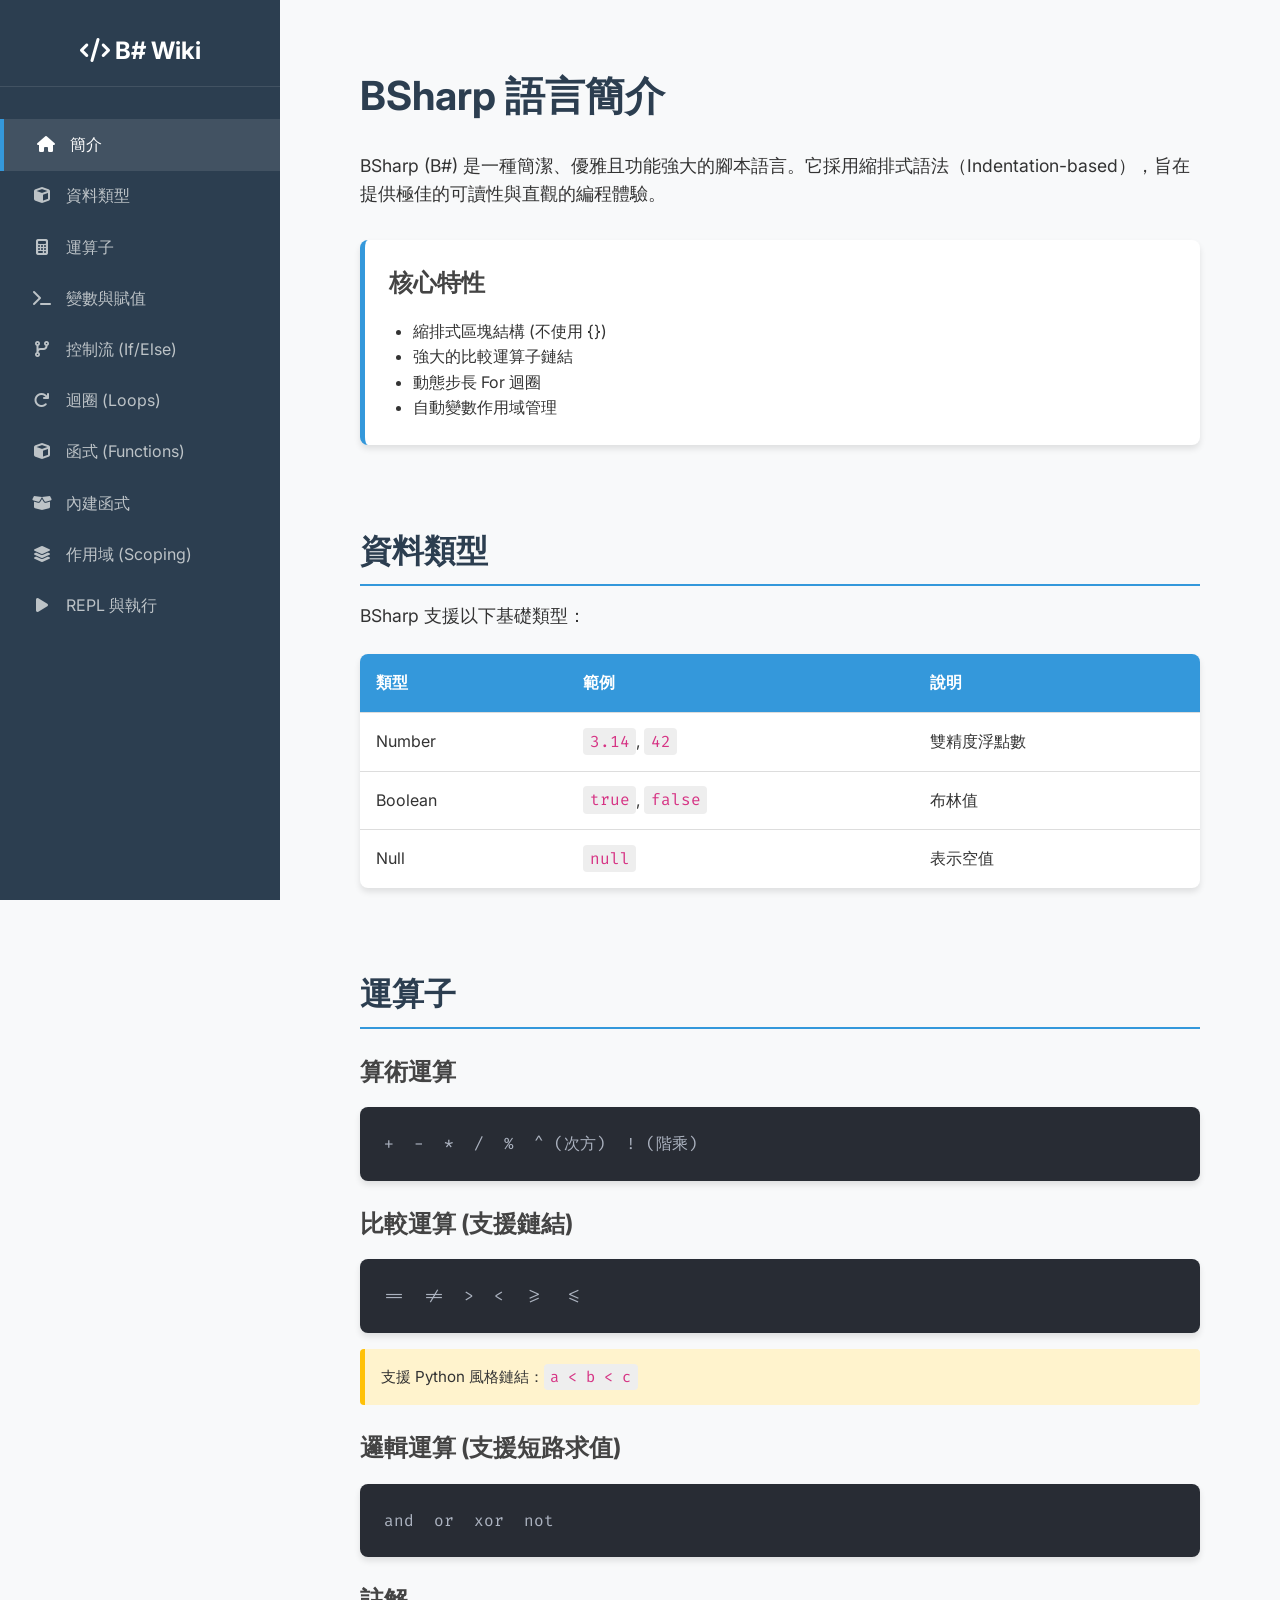
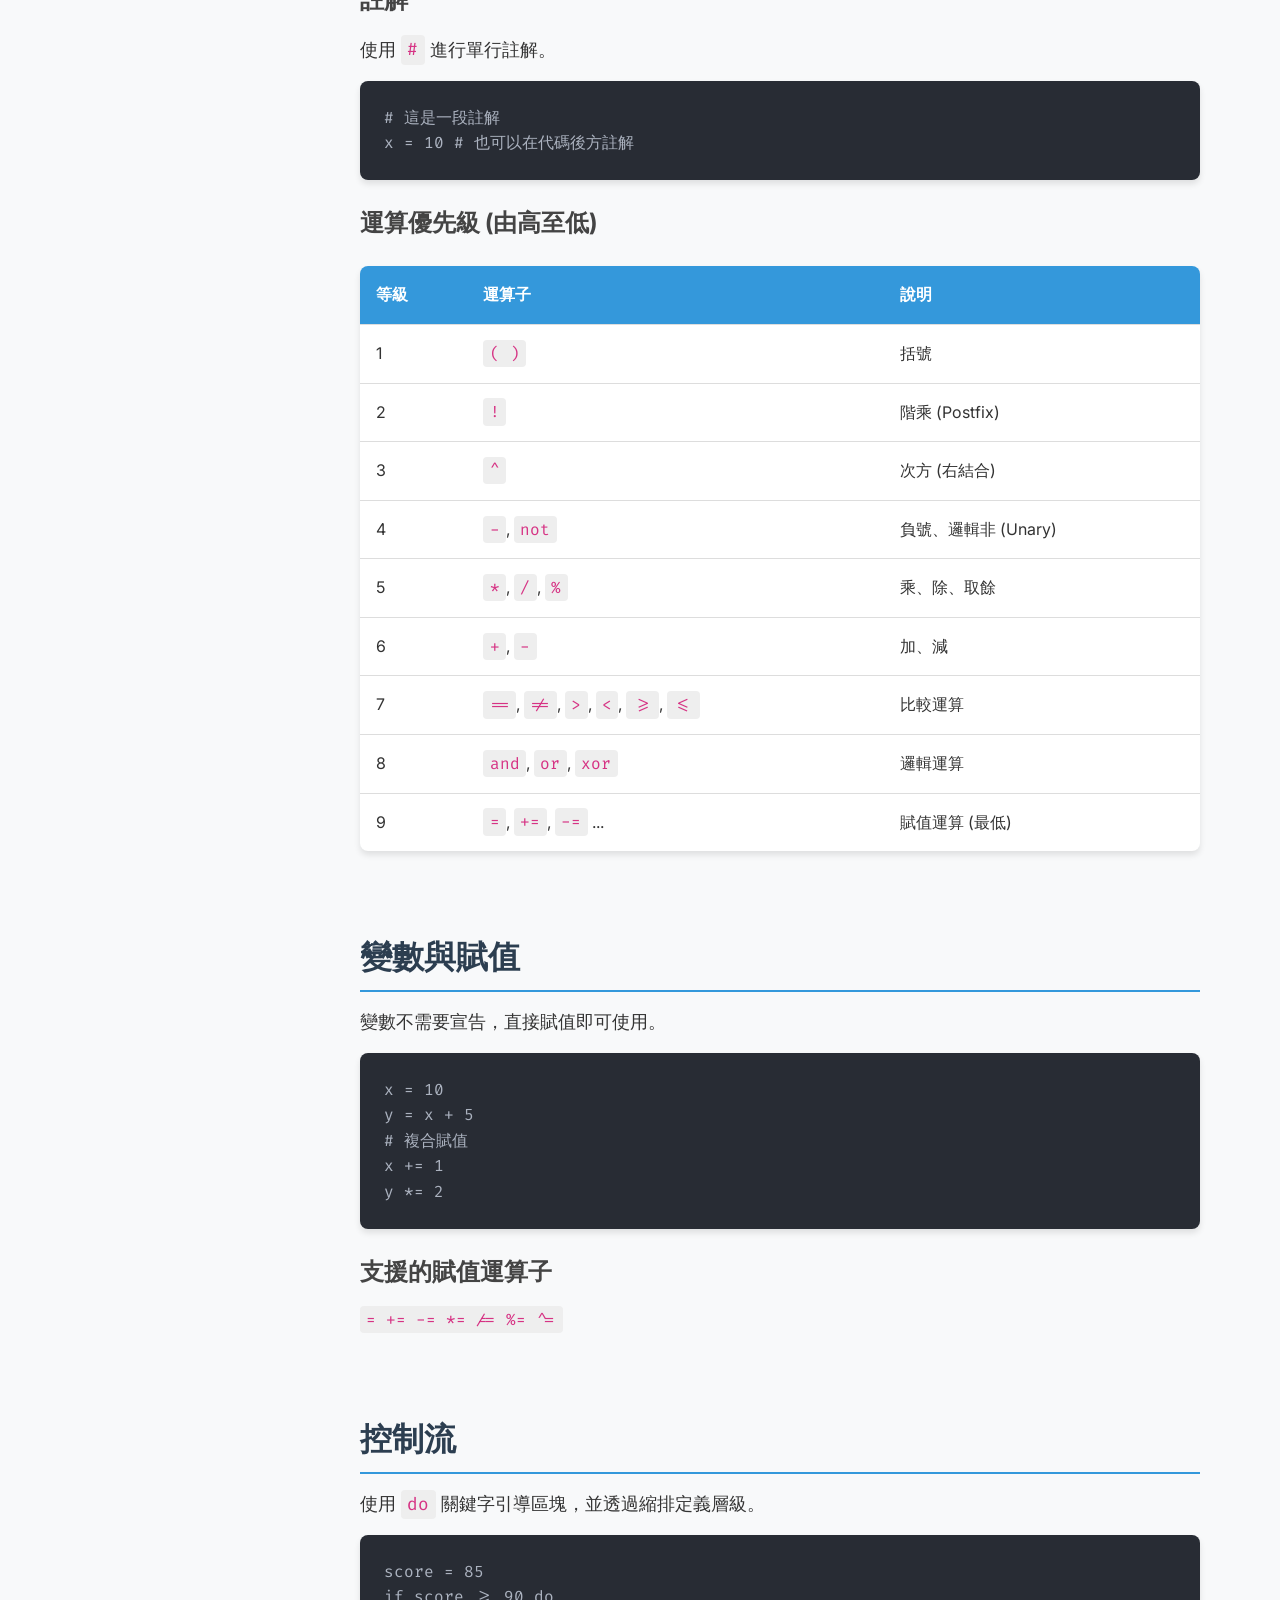
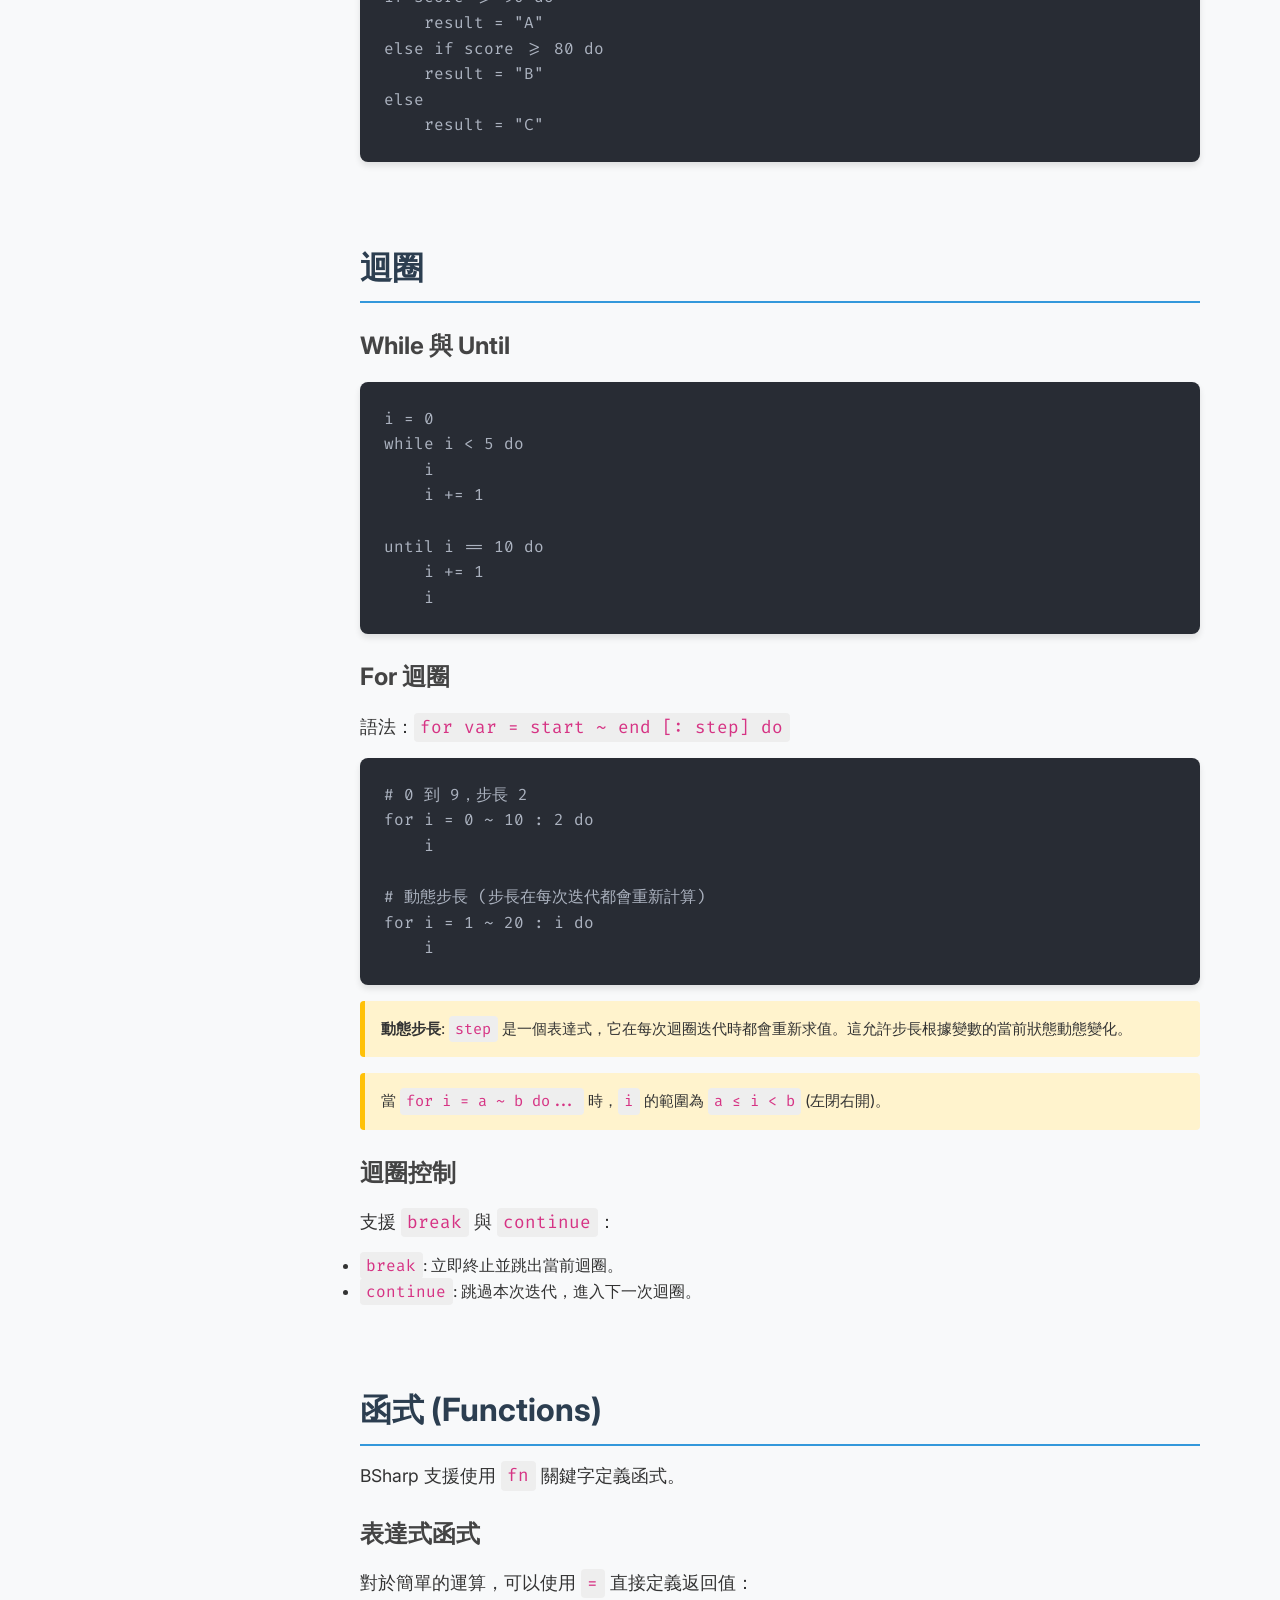
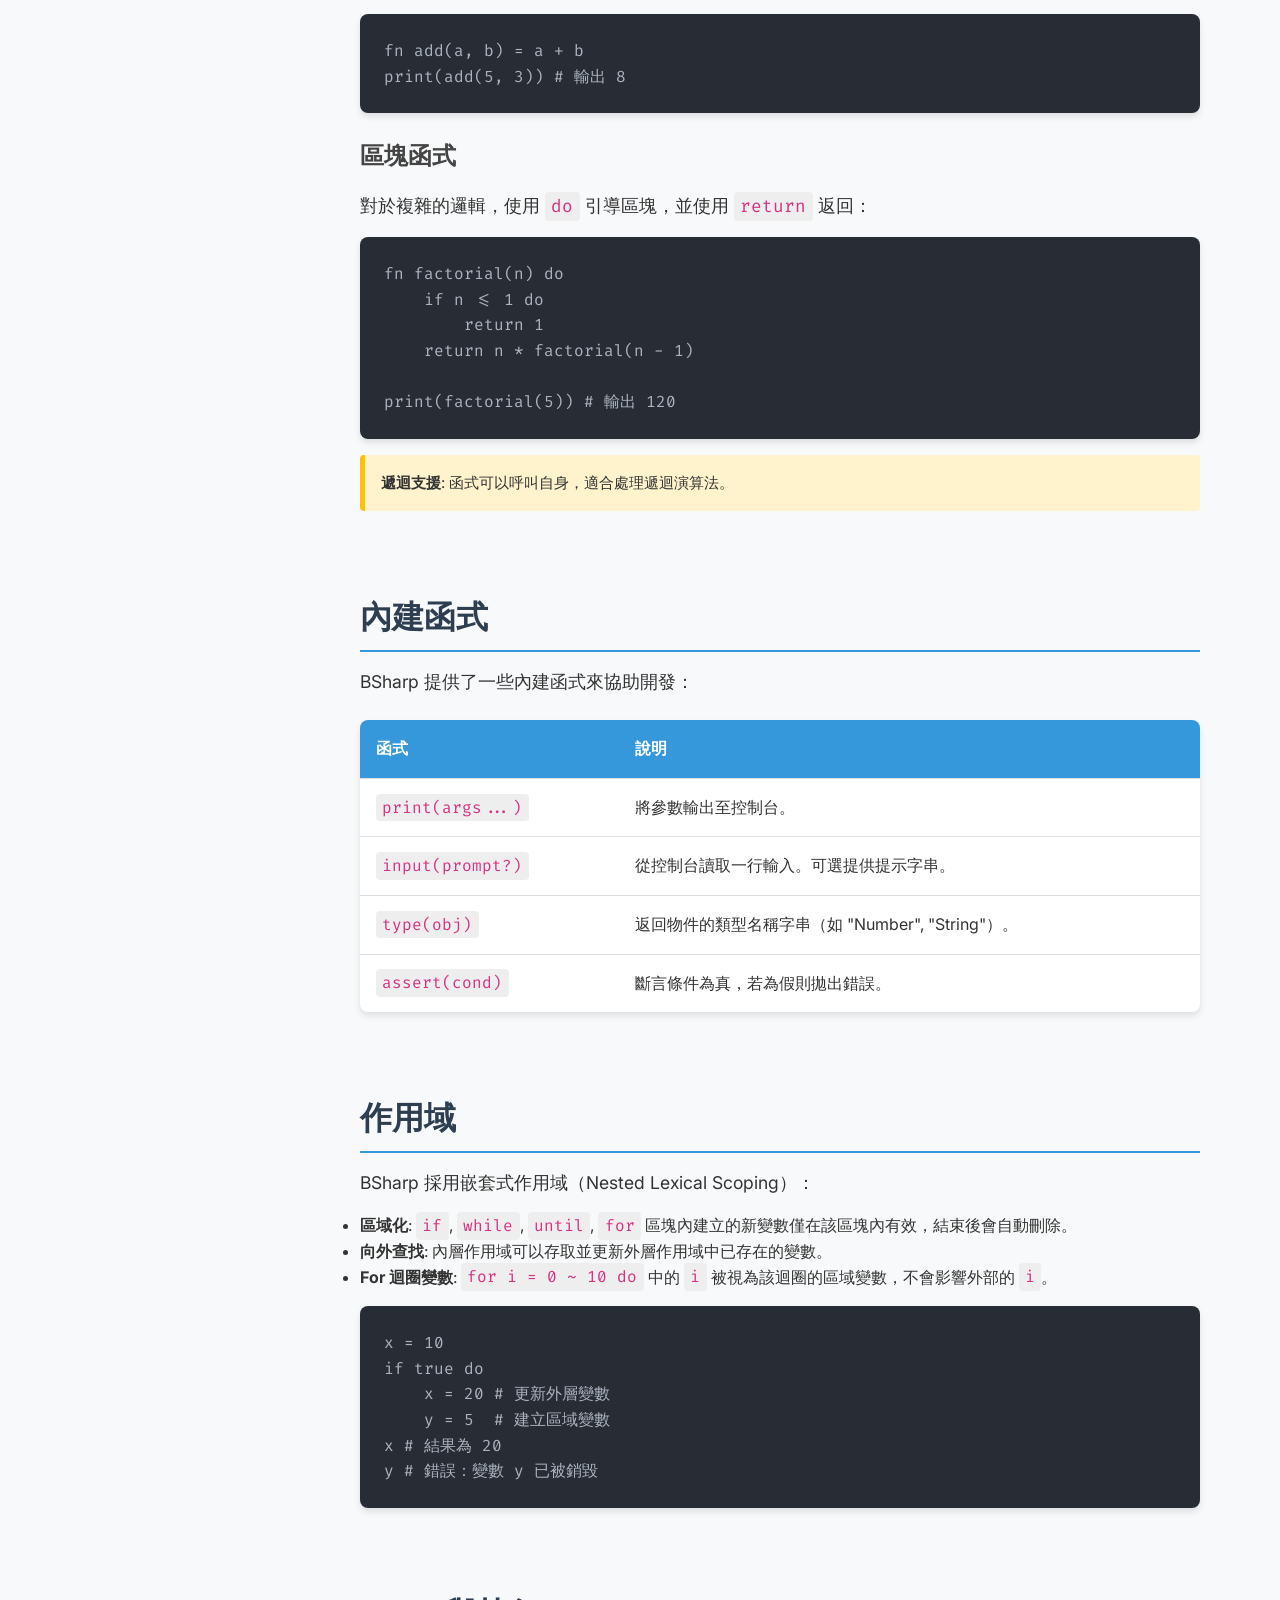
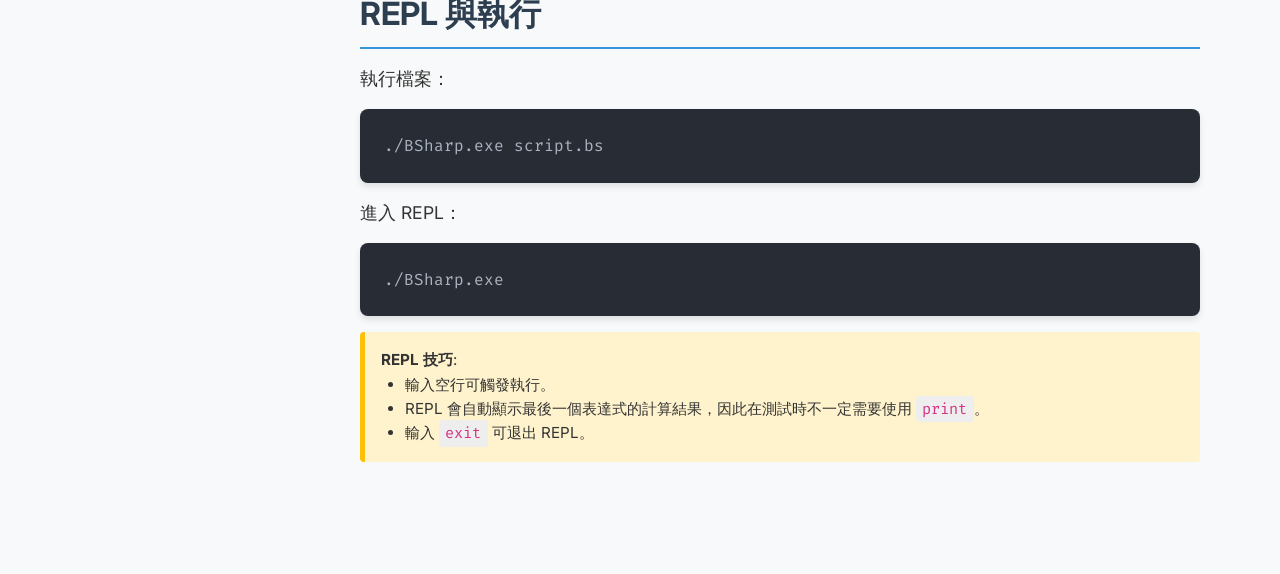
==== wiki/index.html @ f5727d38 "the first version of BSharp" ====
<!doctype html>
<html lang="zh-TW">
    <head>
        <meta charset="UTF-8" />
        <meta name="viewport" content="width=device-width, initial-scale=1.0" />
        <title>BSharp 語言維基 - Wiki</title>
        <link rel="stylesheet" href="style.css" />
        <link rel="preconnect" href="https://fonts.googleapis.com" />
        <link rel="preconnect" href="https://fonts.gstatic.com" crossorigin />
        <link
            href="https://fonts.googleapis.com/css2?family=Fira+Code:wght@400;500&family=Inter:wght@400;600;700&display=swap"
            rel="stylesheet"
        />
        <link
            rel="stylesheet"
            href="https://cdnjs.cloudflare.com/ajax/libs/font-awesome/6.4.0/css/all.min.css"
        />
    </head>
    <body>
        <div class="container">
            <aside class="sidebar">
                <div class="logo"><i class="fas fa-code"></i> B# Wiki</div>
                <nav>
                    <ul>
                        <li>
                            <a href="#intro"
                                ><i class="fas fa-home"></i> 簡介</a
                            >
                        </li>
                        <li>
                            <a href="#data-types"
                                ><i class="fas fa-cube"></i> 資料類型</a
                            >
                        </li>
                        <li>
                            <a href="#operators"
                                ><i class="fas fa-calculator"></i> 運算子</a
                            >
                        </li>
                        <li>
                            <a href="#variables"
                                ><i class="fas fa-terminal"></i> 變數與賦值</a
                            >
                        </li>
                        <li>
                            <a href="#control-flow"
                                ><i class="fas fa-code-branch"></i> 控制流
                                (If/Else)</a
                            >
                        </li>
                        <li>
                            <a href="#loops"
                                ><i class="fas fa-redo"></i> 迴圈 (Loops)</a
                            >
                        </li>
                        <li>
                            <a href="#functions"
                                ><i class="fas fa-cube"></i> 函式 (Functions)</a
                            >
                        </li>
                        <li>
                            <a href="#builtins"
                                ><i class="fas fa-box-open"></i> 內建函式</a
                            >
                        </li>
                        <li>
                            <a href="#scoping"
                                ><i class="fas fa-layer-group"></i> 作用域
                                (Scoping)</a
                            >
                        </li>
                        <li>
                            <a href="#repl"
                                ><i class="fas fa-play"></i> REPL 與執行</a
                            >
                        </li>
                    </ul>
                </nav>
            </aside>
            <main class="content">
                <section id="intro">
                    <h1>BSharp 語言簡介</h1>
                    <p>
                        BSharp (B#)
                        是一種簡潔、優雅且功能強大的腳本語言。它採用縮排式語法（Indentation-based），旨在提供極佳的可讀性與直觀的編程體驗。
                    </p>
                    <div class="feature-card">
                        <h3>核心特性</h3>
                        <ul>
                            <li>縮排式區塊結構 (不使用 {})</li>
                            <li>強大的比較運算子鏈結</li>
                            <li>動態步長 For 迴圈</li>
                            <li>自動變數作用域管理</li>
                        </ul>
                    </div>
                </section>

                <section id="data-types">
                    <h2>資料類型</h2>
                    <p>BSharp 支援以下基礎類型：</p>
                    <table>
                        <thead>
                            <tr>
                                <th>類型</th>
                                <th>範例</th>
                                <th>說明</th>
                            </tr>
                        </thead>
                        <tbody>
                            <tr>
                                <td>Number</td>
                                <td><code>3.14</code>, <code>42</code></td>
                                <td>雙精度浮點數</td>
                            </tr>
                            <tr>
                                <td>Boolean</td>
                                <td><code>true</code>, <code>false</code></td>
                                <td>布林值</td>
                            </tr>
                            <tr>
                                <td>Null</td>
                                <td><code>null</code></td>
                                <td>表示空值</td>
                            </tr>
                        </tbody>
                    </table>
                </section>

                <section id="operators">
                    <h2>運算子</h2>
                    <h3>算術運算</h3>
                    <pre><code>+  -  *  /  %  ^ (次方)  ! (階乘)</code></pre>

                    <h3>比較運算 (支援鏈結)</h3>
                    <pre><code>==  !=  >  <  >=  <=</code></pre>
                    <p class="note">
                        支援 Python 風格鏈結：<code>a < b < c</code>
                    </p>

                    <h3>邏輯運算 (支援短路求值)</h3>
                    <pre><code>and  or  xor  not</code></pre>

                    <h3>註解</h3>
                    <p>使用 <code>#</code> 進行單行註解。</p>
                    <pre><code class="language-bsharp"># 這是一段註解
x = 10 # 也可以在代碼後方註解</code></pre>

                    <h3>運算優先級 (由高至低)</h3>
                    <table>
                        <thead>
                            <tr>
                                <th>等級</th>
                                <th>運算子</th>
                                <th>說明</th>
                            </tr>
                        </thead>
                        <tbody>
                            <tr>
                                <td>1</td>
                                <td><code>( )</code></td>
                                <td>括號</td>
                            </tr>
                            <tr>
                                <td>2</td>
                                <td><code>!</code></td>
                                <td>階乘 (Postfix)</td>
                            </tr>
                            <tr>
                                <td>3</td>
                                <td><code>^</code></td>
                                <td>次方 (右結合)</td>
                            </tr>
                            <tr>
                                <td>4</td>
                                <td><code>-</code>, <code>not</code></td>
                                <td>負號、邏輯非 (Unary)</td>
                            </tr>
                            <tr>
                                <td>5</td>
                                <td>
                                    <code>*</code>, <code>/</code>,
                                    <code>%</code>
                                </td>
                                <td>乘、除、取餘</td>
                            </tr>
                            <tr>
                                <td>6</td>
                                <td><code>+</code>, <code>-</code></td>
                                <td>加、減</td>
                            </tr>
                            <tr>
                                <td>7</td>
                                <td>
                                    <code>==</code>, <code>!=</code>,
                                    <code>></code>, <code><</code>,
                                    <code>>=</code>, <code><=</code>
                                </td>
                                <td>比較運算</td>
                            </tr>
                            <tr>
                                <td>8</td>
                                <td>
                                    <code>and</code>, <code>or</code>,
                                    <code>xor</code>
                                </td>
                                <td>邏輯運算</td>
                            </tr>
                            <tr>
                                <td>9</td>
                                <td>
                                    <code>=</code>, <code>+=</code>,
                                    <code>-=</code> ...
                                </td>
                                <td>賦值運算 (最低)</td>
                            </tr>
                        </tbody>
                    </table>
                </section>

                <section id="variables">
                    <h2>變數與賦值</h2>
                    <p>變數不需要宣告，直接賦值即可使用。</p>
                    <pre><code class="language-bsharp">x = 10
y = x + 5
# 複合賦值
x += 1
y *= 2</code></pre>
                    <h3>支援的賦值運算子</h3>
                    <code>= += -= *= /= %= ^=</code>
                </section>

                <section id="control-flow">
                    <h2>控制流</h2>
                    <p>
                        使用
                        <code>do</code> 關鍵字引導區塊，並透過縮排定義層級。
                    </p>
                    <pre><code class="language-bsharp">score = 85
if score >= 90 do
    result = "A"
else if score >= 80 do
    result = "B"
else
    result = "C"</code></pre>
                </section>

                <section id="loops">
                    <h2>迴圈</h2>
                    <h3>While 與 Until</h3>
                    <pre><code class="language-bsharp">i = 0
while i < 5 do
    i
    i += 1

until i == 10 do
    i += 1
    i</code></pre>

                    <h3>For 迴圈</h3>
                    <p>語法：<code>for var = start ~ end [: step] do</code></p>
                    <pre><code class="language-bsharp"># 0 到 9，步長 2
for i = 0 ~ 10 : 2 do
    i

# 動態步長 (步長在每次迭代都會重新計算)
for i = 1 ~ 20 : i do
    i</code></pre>
                    <div class="note">
                        <strong>動態步長</strong>:
                        <code>step</code>
                        是一個表達式，它在每次迴圈迭代時都會重新求值。這允許步長根據變數的當前狀態動態變化。
                    </div>
                    <p class="note">
                        當 <code>for i = a ~ b do...</code> 時，<code>i</code>
                        的範圍為 <code>a ≤ i < b</code> (左閉右開)。
                    </p>

                    <h3>迴圈控制</h3>
                    <p>支援 <code>break</code> 與 <code>continue</code>：</p>
                    <ul>
                        <li><code>break</code>: 立即終止並跳出當前迴圈。</li>
                        <li>
                            <code>continue</code>:
                            跳過本次迭代，進入下一次迴圈。
                        </li>
                    </ul>
                </section>

                <section id="functions">
                    <h2>函式 (Functions)</h2>
                    <p>BSharp 支援使用 <code>fn</code> 關鍵字定義函式。</p>

                    <h3>表達式函式</h3>
                    <p>
                        對於簡單的運算，可以使用 <code>=</code> 直接定義返回值：
                    </p>
                    <pre><code class="language-bsharp">fn add(a, b) = a + b
print(add(5, 3)) # 輸出 8</code></pre>

                    <h3>區塊函式</h3>
                    <p>
                        對於複雜的邏輯，使用 <code>do</code> 引導區塊，並使用
                        <code>return</code> 返回：
                    </p>
                    <pre><code class="language-bsharp">fn factorial(n) do
    if n <= 1 do
        return 1
    return n * factorial(n - 1)

print(factorial(5)) # 輸出 120</code></pre>

                    <div class="note">
                        <strong>遞迴支援</strong>:
                        函式可以呼叫自身，適合處理遞迴演算法。
                    </div>
                </section>

                <section id="builtins">
                    <h2>內建函式</h2>
                    <p>BSharp 提供了一些內建函式來協助開發：</p>
                    <table>
                        <thead>
                            <tr>
                                <th>函式</th>
                                <th>說明</th>
                            </tr>
                        </thead>
                        <tbody>
                            <tr>
                                <td><code>print(args...)</code></td>
                                <td>將參數輸出至控制台。</td>
                            </tr>
                            <tr>
                                <td><code>input(prompt?)</code></td>
                                <td>
                                    從控制台讀取一行輸入。可選提供提示字串。
                                </td>
                            </tr>
                            <tr>
                                <td><code>type(obj)</code></td>
                                <td>
                                    返回物件的類型名稱字串（如 "Number",
                                    "String"）。
                                </td>
                            </tr>
                            <tr>
                                <td><code>assert(cond)</code></td>
                                <td>斷言條件為真，若為假則拋出錯誤。</td>
                            </tr>
                        </tbody>
                    </table>
                </section>

                <section id="scoping">
                    <h2>作用域</h2>
                    <p>BSharp 採用嵌套式作用域（Nested Lexical Scoping）：</p>
                    <ul>
                        <li>
                            <strong>區域化</strong>: <code>if</code>,
                            <code>while</code>, <code>until</code>,
                            <code>for</code>
                            區塊內建立的新變數僅在該區塊內有效，結束後會自動刪除。
                        </li>
                        <li>
                            <strong>向外查找</strong>:
                            內層作用域可以存取並更新外層作用域中已存在的變數。
                        </li>
                        <li>
                            <strong>For 迴圈變數</strong>:
                            <code>for i = 0 ~ 10 do</code> 中的
                            <code>i</code>
                            被視為該迴圈的區域變數，不會影響外部的
                            <code>i</code>。
                        </li>
                    </ul>
                    <pre><code class="language-bsharp">x = 10
if true do
    x = 20 # 更新外層變數
    y = 5  # 建立區域變數
x # 結果為 20
y # 錯誤：變數 y 已被銷毀</code></pre>
                </section>

                <section id="repl">
                    <h2>REPL 與執行</h2>
                    <p>執行檔案：</p>
                    <pre><code>./BSharp.exe script.bs</code></pre>
                    <p>進入 REPL：</p>
                    <pre><code>./BSharp.exe</code></pre>
                    <div class="note">
                        <strong>REPL 技巧</strong>:
                        <ul>
                            <li>輸入空行可觸發執行。</li>
                            <li>
                                REPL
                                會自動顯示最後一個表達式的計算結果，因此在測試時不一定需要使用
                                <code>print</code>。
                            </li>
                            <li>輸入 <code>exit</code> 可退出 REPL。</li>
                        </ul>
                    </div>
                </section>
            </main>
        </div>

        <script src="script.js"></script>
    </body>
</html>
---- wiki/style.css ----
:root {
    --primary-color: #3498db;
    --secondary-color: #2c3e50;
    --background-color: #f8f9fa;
    --text-color: #333;
    --sidebar-width: 280px;
    --border-color: #ddd;
    --code-bg: #f4f4f4;
    --code-color: #d63384;
    --link-hover: #2980b9;
    --shadow: 0 4px 6px rgba(0, 0, 0, 0.1);
}

* {
    box-sizing: border-box;
    margin: 0;
    padding: 0;
}

body {
    font-family: "Inter", sans-serif;
    line-height: 1.6;
    color: var(--text-color);
    background-color: var(--background-color);
    display: flex;
}

.container {
    display: flex;
    width: 100%;
}

/* Sidebar */
.sidebar {
    width: var(--sidebar-width);
    height: 100vh;
    background-color: var(--secondary-color);
    color: white;
    position: fixed;
    padding: 2rem 0;
    overflow-y: auto;
}

.sidebar .logo {
    font-size: 1.5rem;
    font-weight: bold;
    text-align: center;
    margin-bottom: 2rem;
    border-bottom: 1px solid rgba(255, 255, 255, 0.1);
    padding: 0 1rem 1rem;
}

.sidebar nav ul {
    list-style: none;
}

.sidebar nav ul li a {
    display: block;
    padding: 0.8rem 2rem;
    color: #bdc3c7;
    text-decoration: none;
    transition: all 100ms ease;
}

.sidebar nav ul li a i {
    margin-right: 10px;
    width: 20px;
    text-align: center;
}

.sidebar nav ul li a:hover,
.sidebar nav ul li a.active {
    background-color: rgba(255, 255, 255, 0.1);
    color: white;
    border-left: 4px solid var(--primary-color);
}

/* Main Content */
.content {
    margin-left: var(--sidebar-width);
    padding: 3rem 5rem;
    max-width: 1100px;
    width: 100%;
}

section {
    margin-bottom: 4rem;
    padding-top: 1rem;
}

h1 {
    font-size: 2.5rem;
    margin-bottom: 1.5rem;
    color: var(--secondary-color);
}

h2 {
    font-size: 2rem;
    margin-bottom: 1rem;
    border-bottom: 2px solid var(--primary-color);
    padding-bottom: 0.5rem;
    color: var(--secondary-color);
}

h3 {
    font-size: 1.5rem;
    margin: 1.5rem 0 1rem;
    color: #444;
}

p {
    margin-bottom: 1rem;
    font-size: 1.1rem;
}

/* Feature Cards */
.feature-card {
    background: white;
    padding: 1.5rem;
    border-radius: 8px;
    box-shadow: var(--shadow);
    border-left: 5px solid var(--primary-color);
    margin: 2rem 0;
}

.feature-card h3 {
    margin-top: 0;
}

.feature-card ul {
    margin-left: 1.5rem;
}

/* Table */
table {
    width: 100%;
    border-collapse: collapse;
    margin: 1.5rem 0;
    background: white;
    border-radius: 8px;
    overflow: hidden;
    box-shadow: var(--shadow);
}

th,
td {
    padding: 1rem;
    text-align: left;
    border-bottom: 1px solid var(--border-color);
}

th {
    background-color: var(--primary-color);
    color: white;
}

tr:last-child td {
    border-bottom: none;
}

/* Code Blocks */
pre {
    background-color: #282c34;
    color: #abb2bf;
    padding: 1.5rem;
    border-radius: 8px;
    overflow-x: auto;
    margin: 1rem 0;
    font-family: "Fira Code", monospace;
    box-shadow: var(--shadow);
}

code {
    background-color: #eee;
    padding: 0.2rem 0.4rem;
    border-radius: 4px;
    font-family: "Fira Code", monospace;
    color: var(--code-color);
}

pre code {
    background-color: transparent;
    padding: 0;
    color: inherit;
}

/* Notes */
.note {
    background-color: #fff3cd;
    border-left: 5px solid #ffc107;
    padding: 1rem;
    margin: 1rem 0;
    border-radius: 4px;
    font-size: 0.95rem;
}

.note ul {
    margin-left: 1.5rem;
}

/* Responsive */
@media (max-width: 992px) {
    .sidebar {
        width: 200px;
    }
    .content {
        margin-left: 200px;
        padding: 2rem 3rem;
    }
}

@media (max-width: 768px) {
    body {
        flex-direction: column;
    }
    .sidebar {
        width: 100%;
        height: auto;
        position: relative;
        padding: 1rem 0;
    }
    .content {
        margin-left: 0;
        padding: 2rem 1.5rem;
    }
    .sidebar nav ul {
        display: flex;
        flex-wrap: wrap;
        justify-content: center;
    }
    .sidebar nav ul li a {
        padding: 0.5rem 1rem;
    }
}
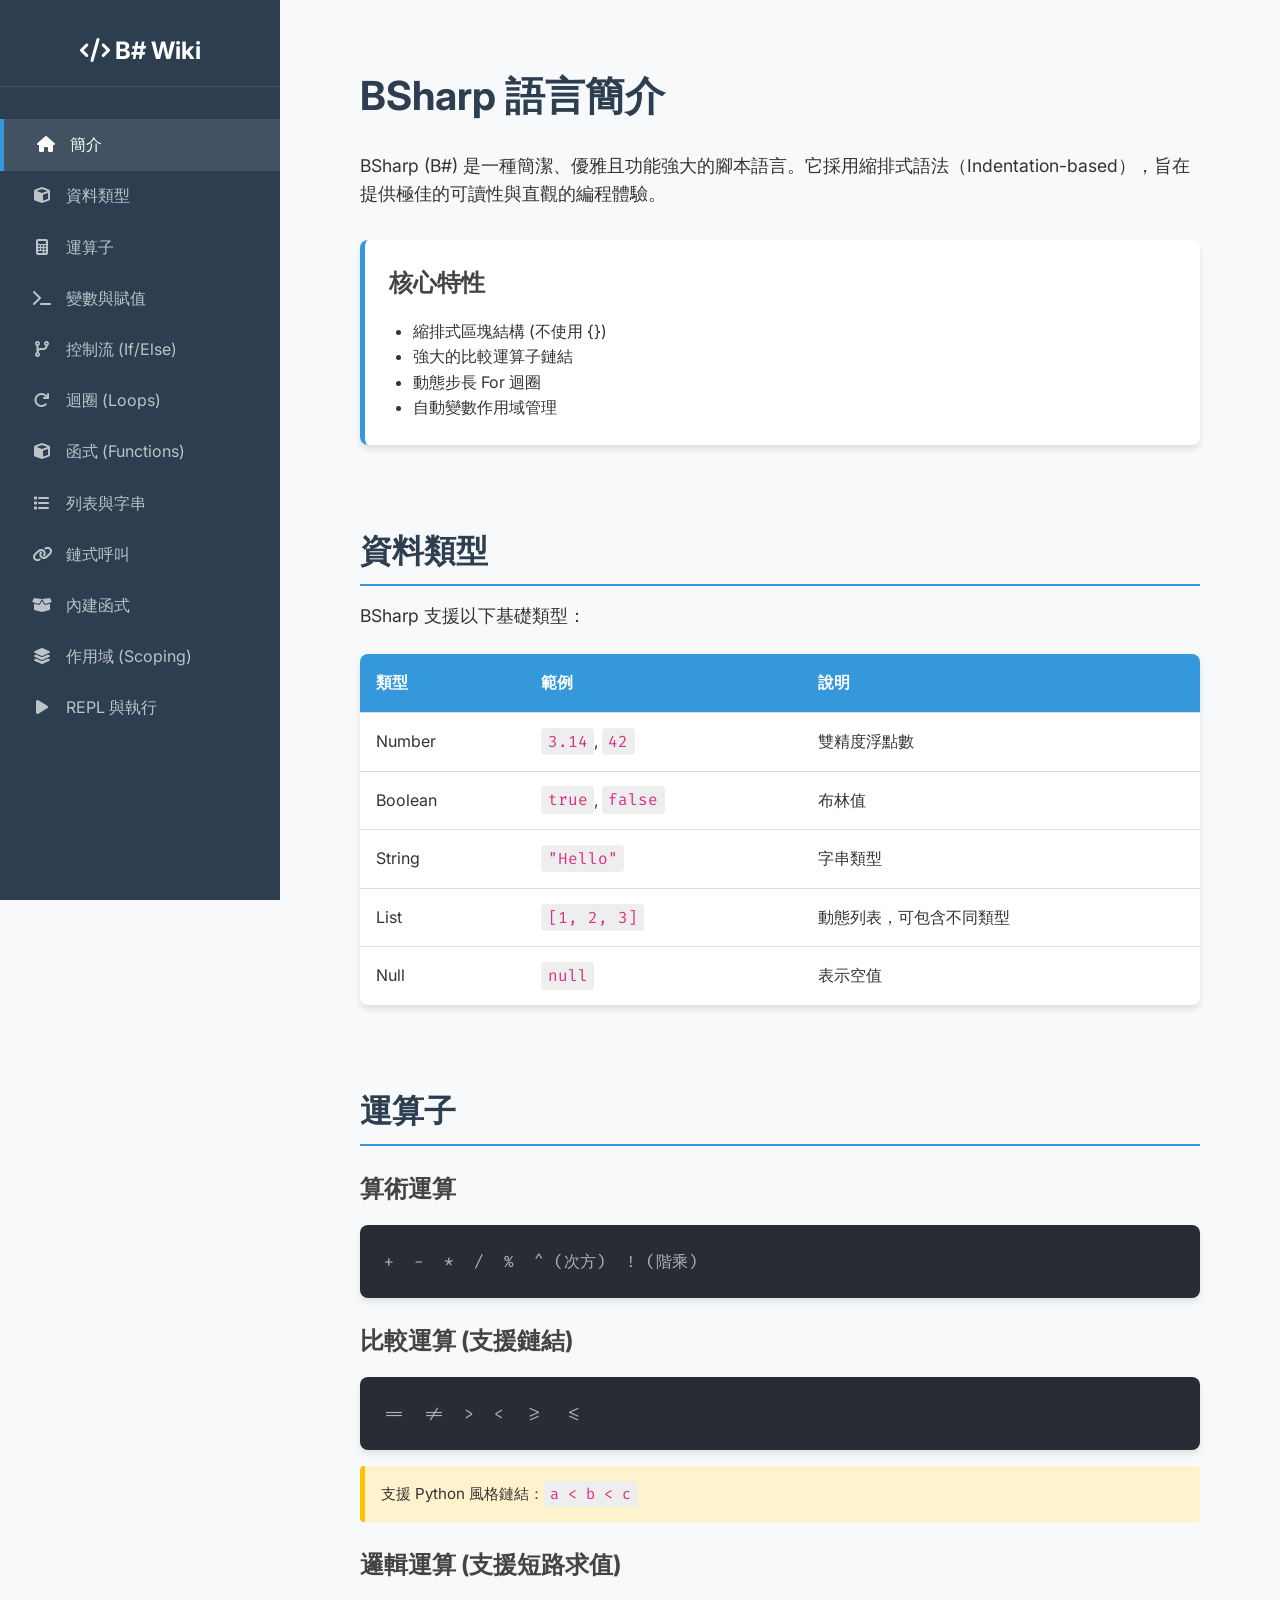
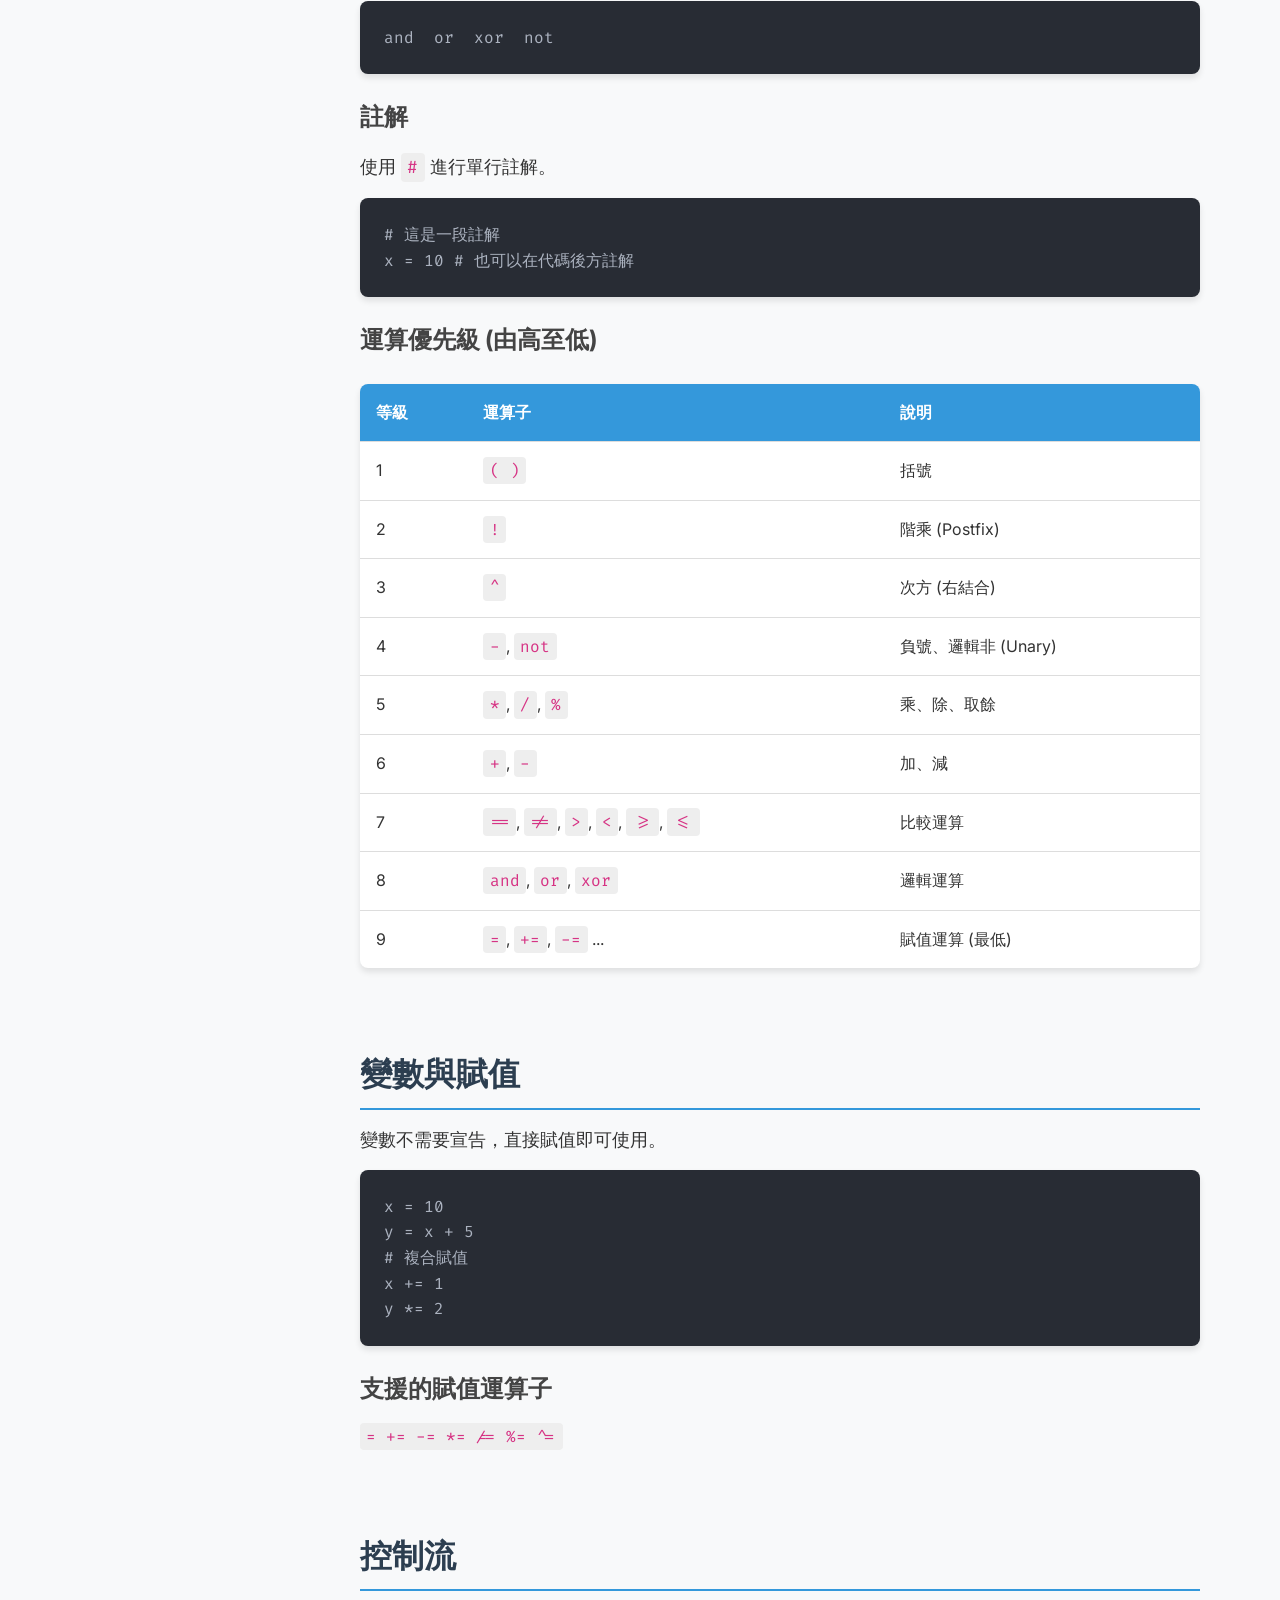
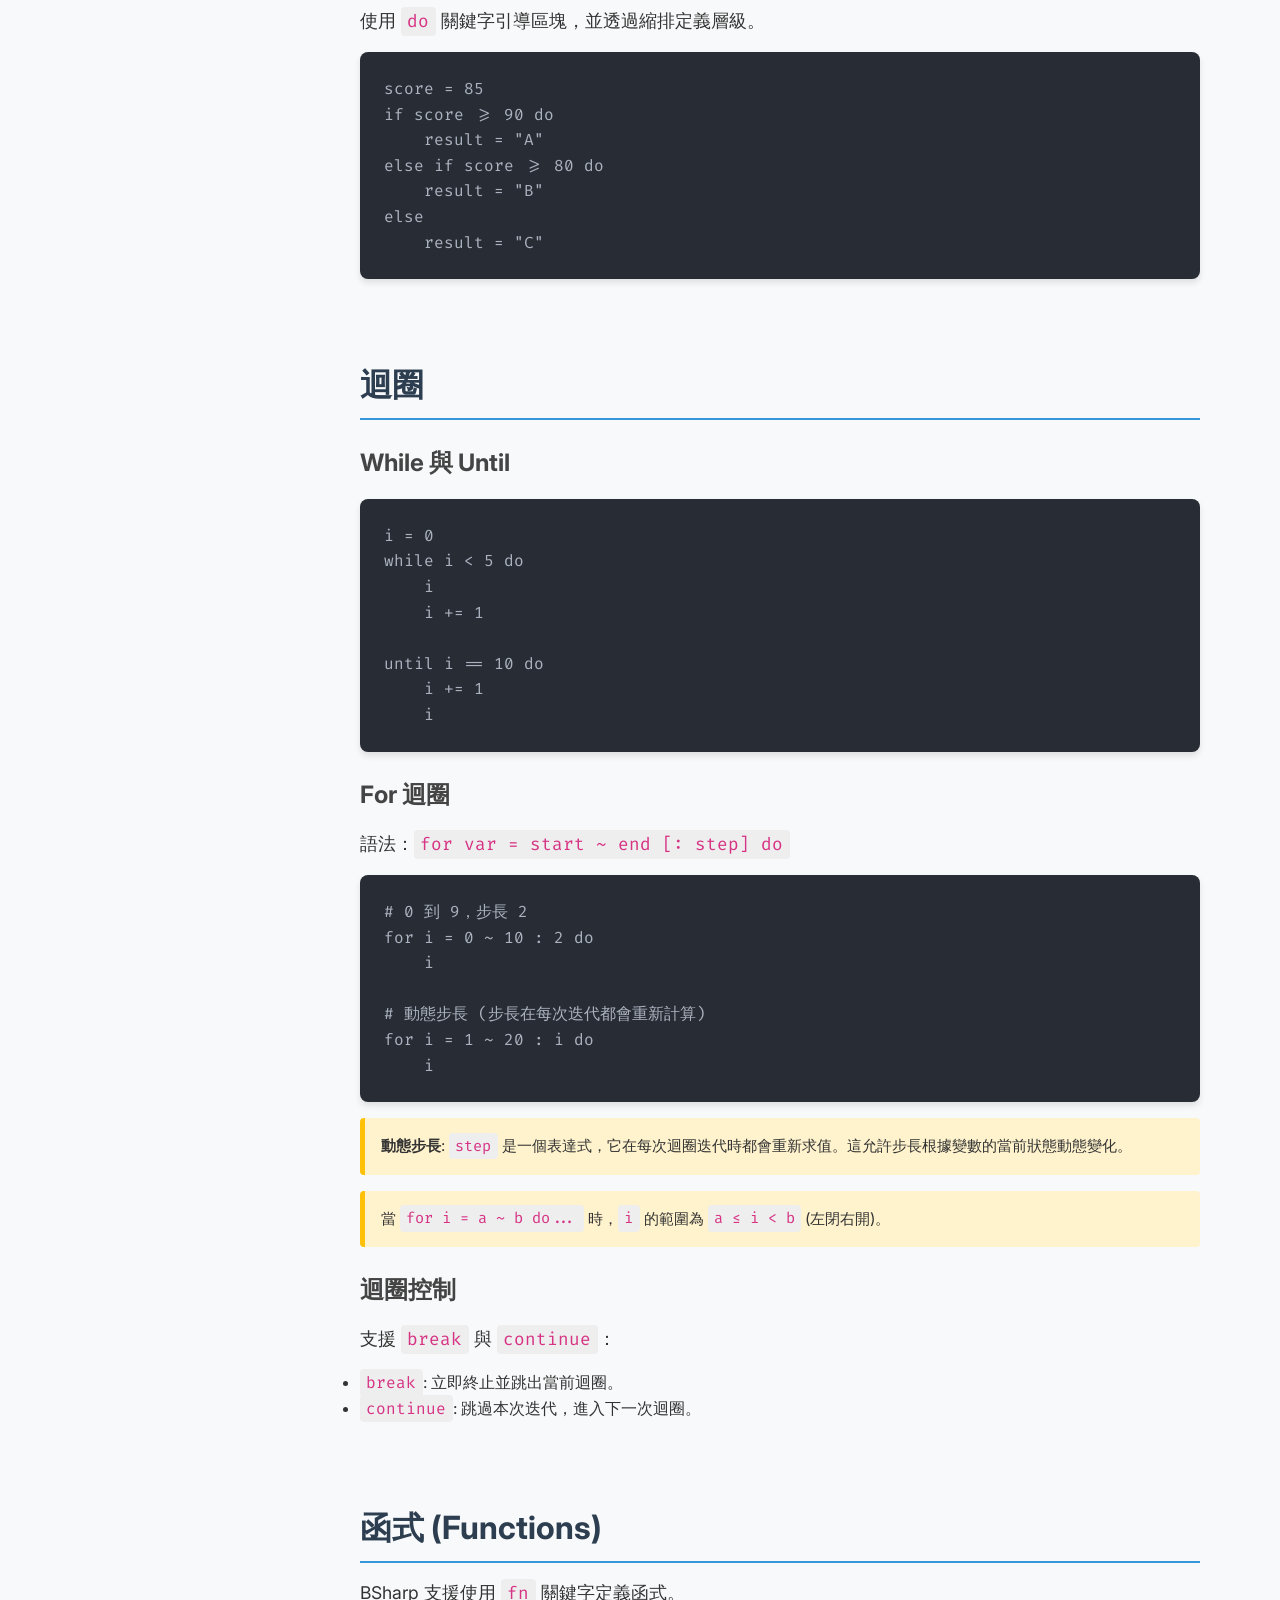
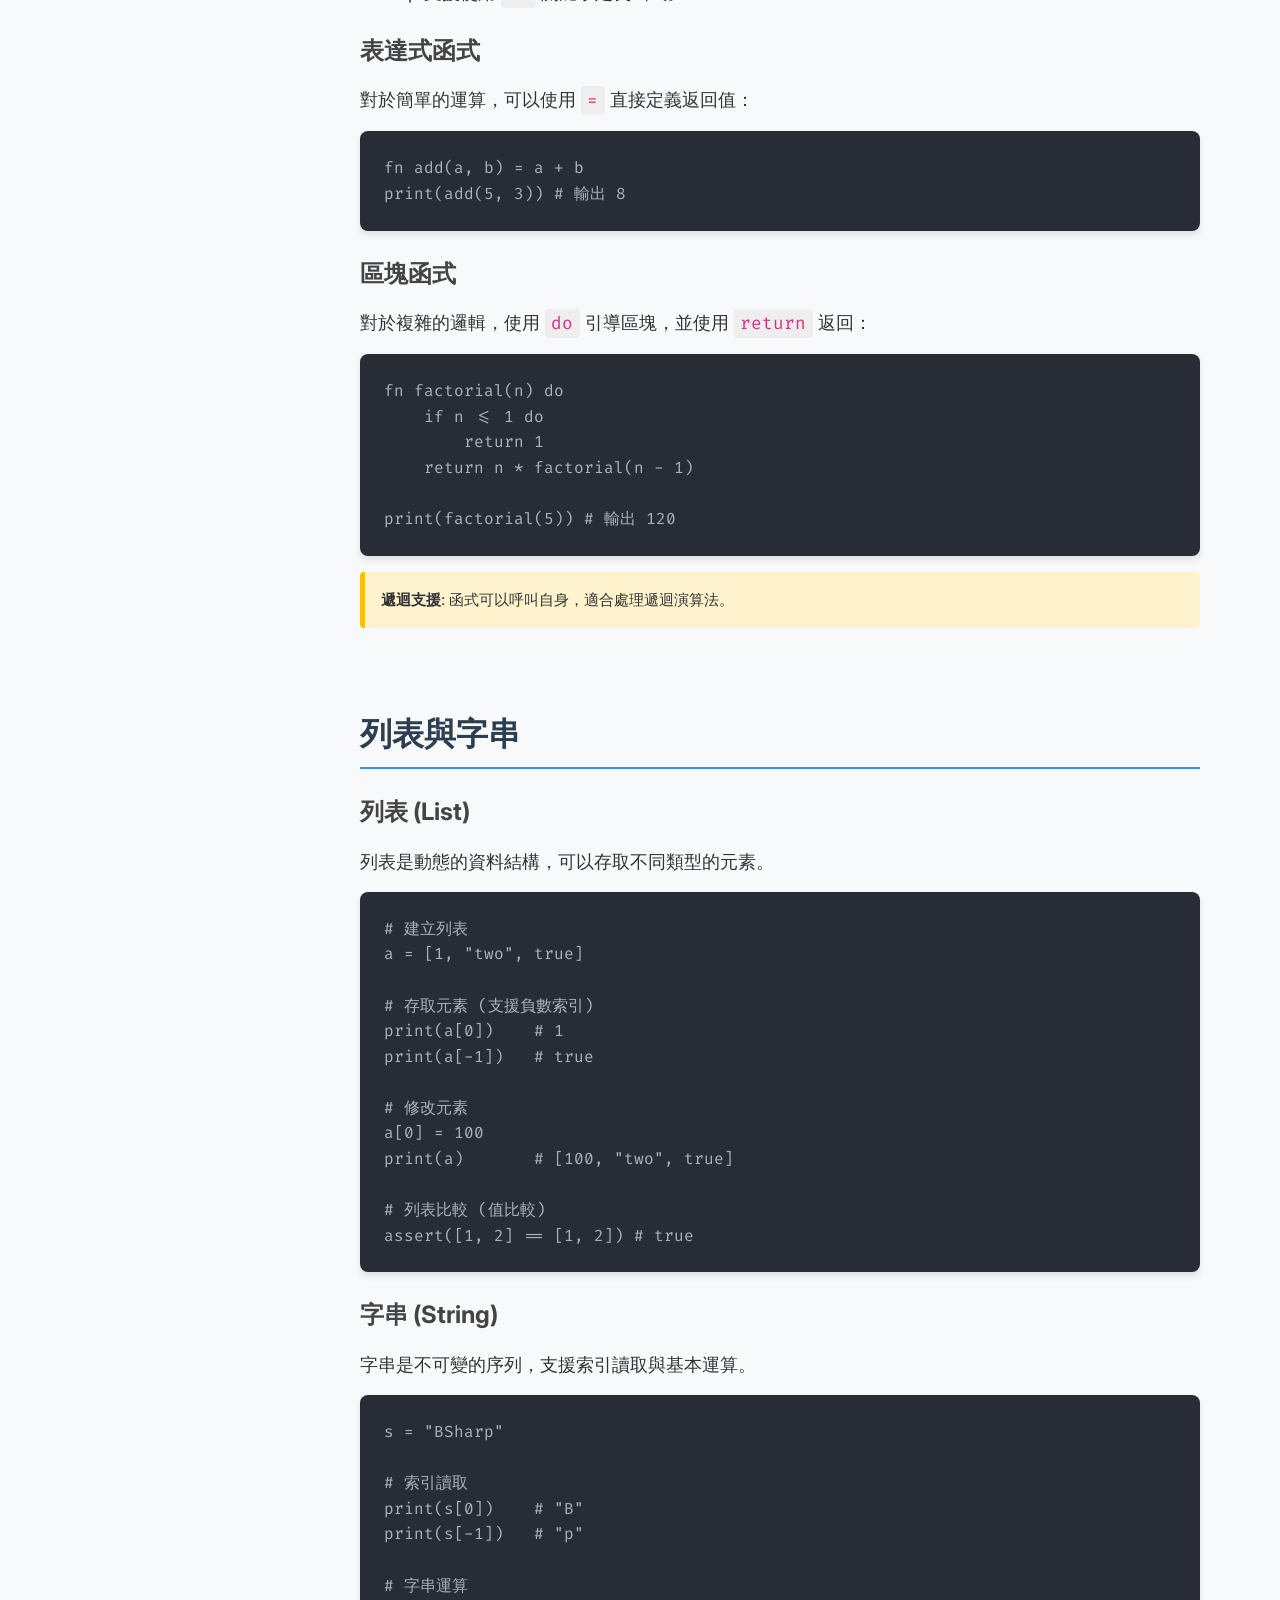
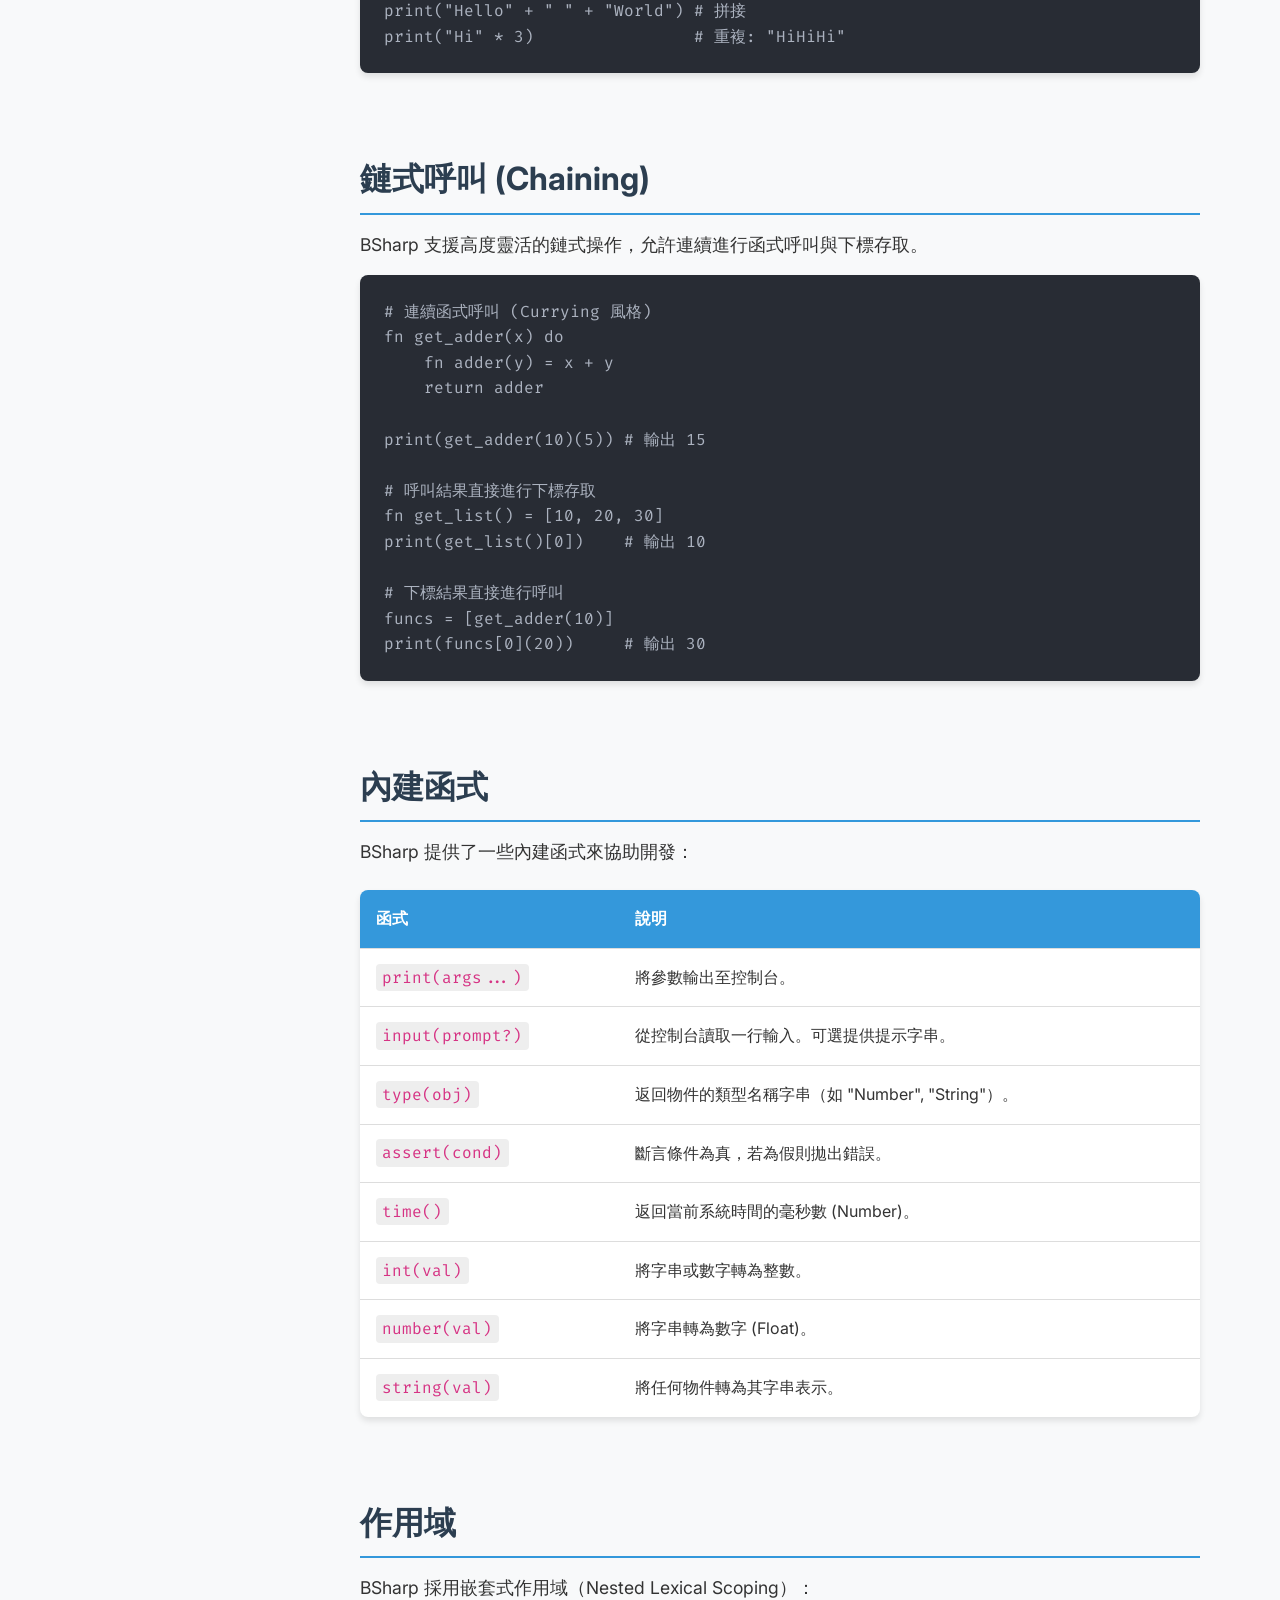
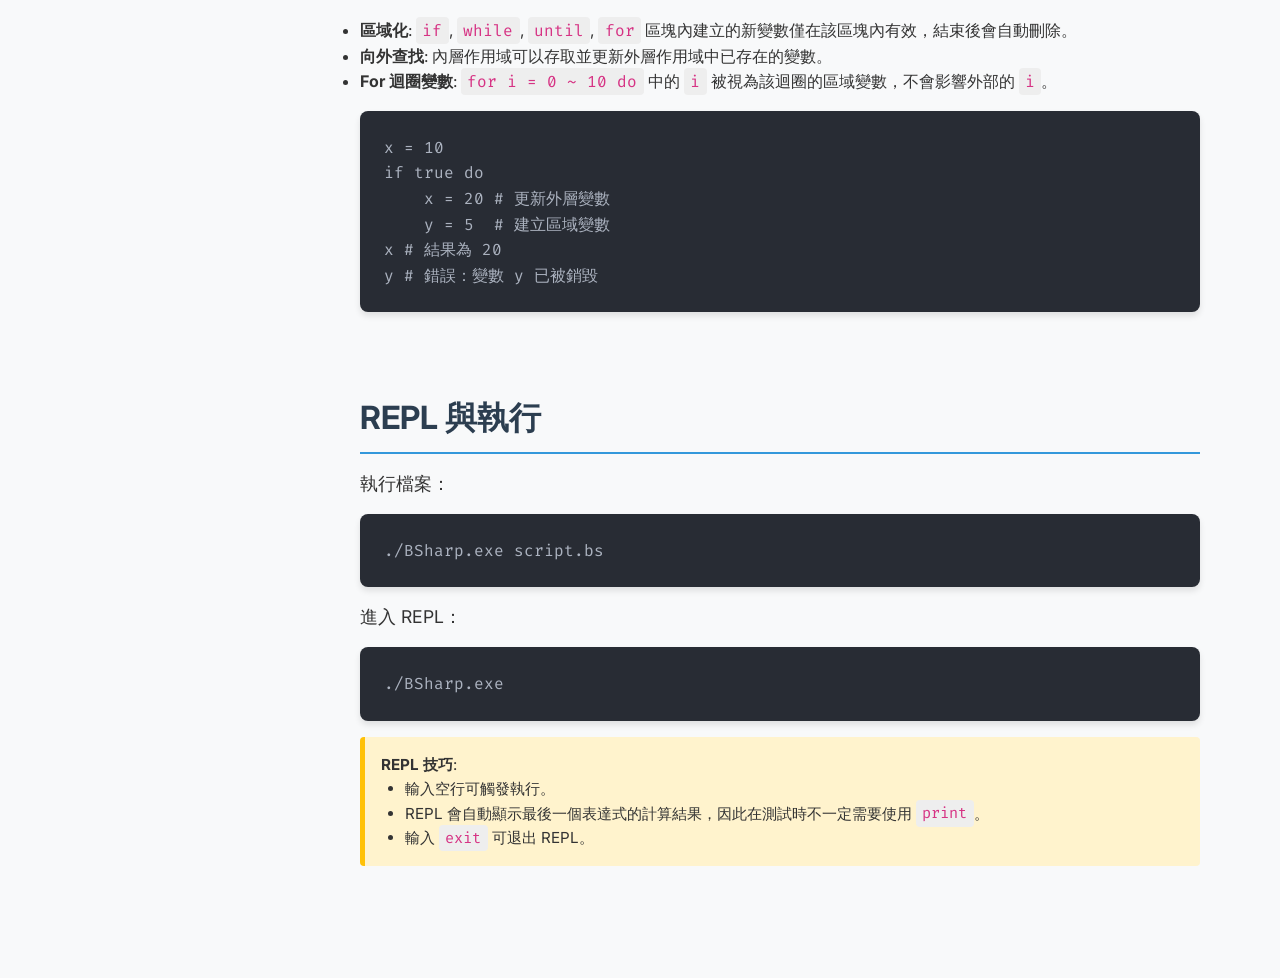
==== commit 1b060019: "docs: update README and Wiki with List, String, and Chaining documentation" ====
--- a/wiki/index.html
+++ b/wiki/index.html
@@ -59,6 +59,16 @@
                             >
                         </li>
                         <li>
+                            <a href="#lists-strings"
+                                ><i class="fas fa-list"></i> 列表與字串</a
+                            >
+                        </li>
+                        <li>
+                            <a href="#chaining"
+                                ><i class="fas fa-link"></i> 鏈式呼叫</a
+                            >
+                        </li>
+                        <li>
                             <a href="#builtins"
                                 ><i class="fas fa-box-open"></i> 內建函式</a
                             >
@@ -116,6 +126,16 @@
                                 <td>Boolean</td>
                                 <td><code>true</code>, <code>false</code></td>
                                 <td>布林值</td>
+                            </tr>
+                            <tr>
+                                <td>String</td>
+                                <td><code>"Hello"</code></td>
+                                <td>字串類型</td>
+                            </tr>
+                            <tr>
+                                <td>List</td>
+                                <td><code>[1, 2, 3]</code></td>
+                                <td>動態列表，可包含不同類型</td>
                             </tr>
                             <tr>
                                 <td>Null</td>
@@ -315,6 +335,60 @@
                     </div>
                 </section>
 
+                <section id="lists-strings">
+                    <h2>列表與字串</h2>
+
+                    <h3>列表 (List)</h3>
+                    <p>列表是動態的資料結構，可以存取不同類型的元素。</p>
+                    <pre><code class="language-bsharp"># 建立列表
+a = [1, "two", true]
+
+# 存取元素 (支援負數索引)
+print(a[0])    # 1
+print(a[-1])   # true
+
+# 修改元素
+a[0] = 100
+print(a)       # [100, "two", true]
+
+# 列表比較 (值比較)
+assert([1, 2] == [1, 2]) # true</code></pre>
+
+                    <h3>字串 (String)</h3>
+                    <p>字串是不可變的序列，支援索引讀取與基本運算。</p>
+                    <pre><code class="language-bsharp">s = "BSharp"
+
+# 索引讀取
+print(s[0])    # "B"
+print(s[-1])   # "p"
+
+# 字串運算
+print("Hello" + " " + "World") # 拼接
+print("Hi" * 3)                # 重複: "HiHiHi"</code></pre>
+                </section>
+
+                <section id="chaining">
+                    <h2>鏈式呼叫 (Chaining)</h2>
+                    <p>
+                        BSharp
+                        支援高度靈活的鏈式操作，允許連續進行函式呼叫與下標存取。
+                    </p>
+                    <pre><code class="language-bsharp"># 連續函式呼叫 (Currying 風格)
+fn get_adder(x) do
+    fn adder(y) = x + y
+    return adder
+
+print(get_adder(10)(5)) # 輸出 15
+
+# 呼叫結果直接進行下標存取
+fn get_list() = [10, 20, 30]
+print(get_list()[0])    # 輸出 10
+
+# 下標結果直接進行呼叫
+funcs = [get_adder(10)]
+print(funcs[0](20))     # 輸出 30</code></pre>
+                </section>
+
                 <section id="builtins">
                     <h2>內建函式</h2>
                     <p>BSharp 提供了一些內建函式來協助開發：</p>
@@ -346,6 +420,22 @@
                             <tr>
                                 <td><code>assert(cond)</code></td>
                                 <td>斷言條件為真，若為假則拋出錯誤。</td>
+                            </tr>
+                            <tr>
+                                <td><code>time()</code></td>
+                                <td>返回當前系統時間的毫秒數 (Number)。</td>
+                            </tr>
+                            <tr>
+                                <td><code>int(val)</code></td>
+                                <td>將字串或數字轉為整數。</td>
+                            </tr>
+                            <tr>
+                                <td><code>number(val)</code></td>
+                                <td>將字串轉為數字 (Float)。</td>
+                            </tr>
+                            <tr>
+                                <td><code>string(val)</code></td>
+                                <td>將任何物件轉為其字串表示。</td>
                             </tr>
                         </tbody>
                     </table>
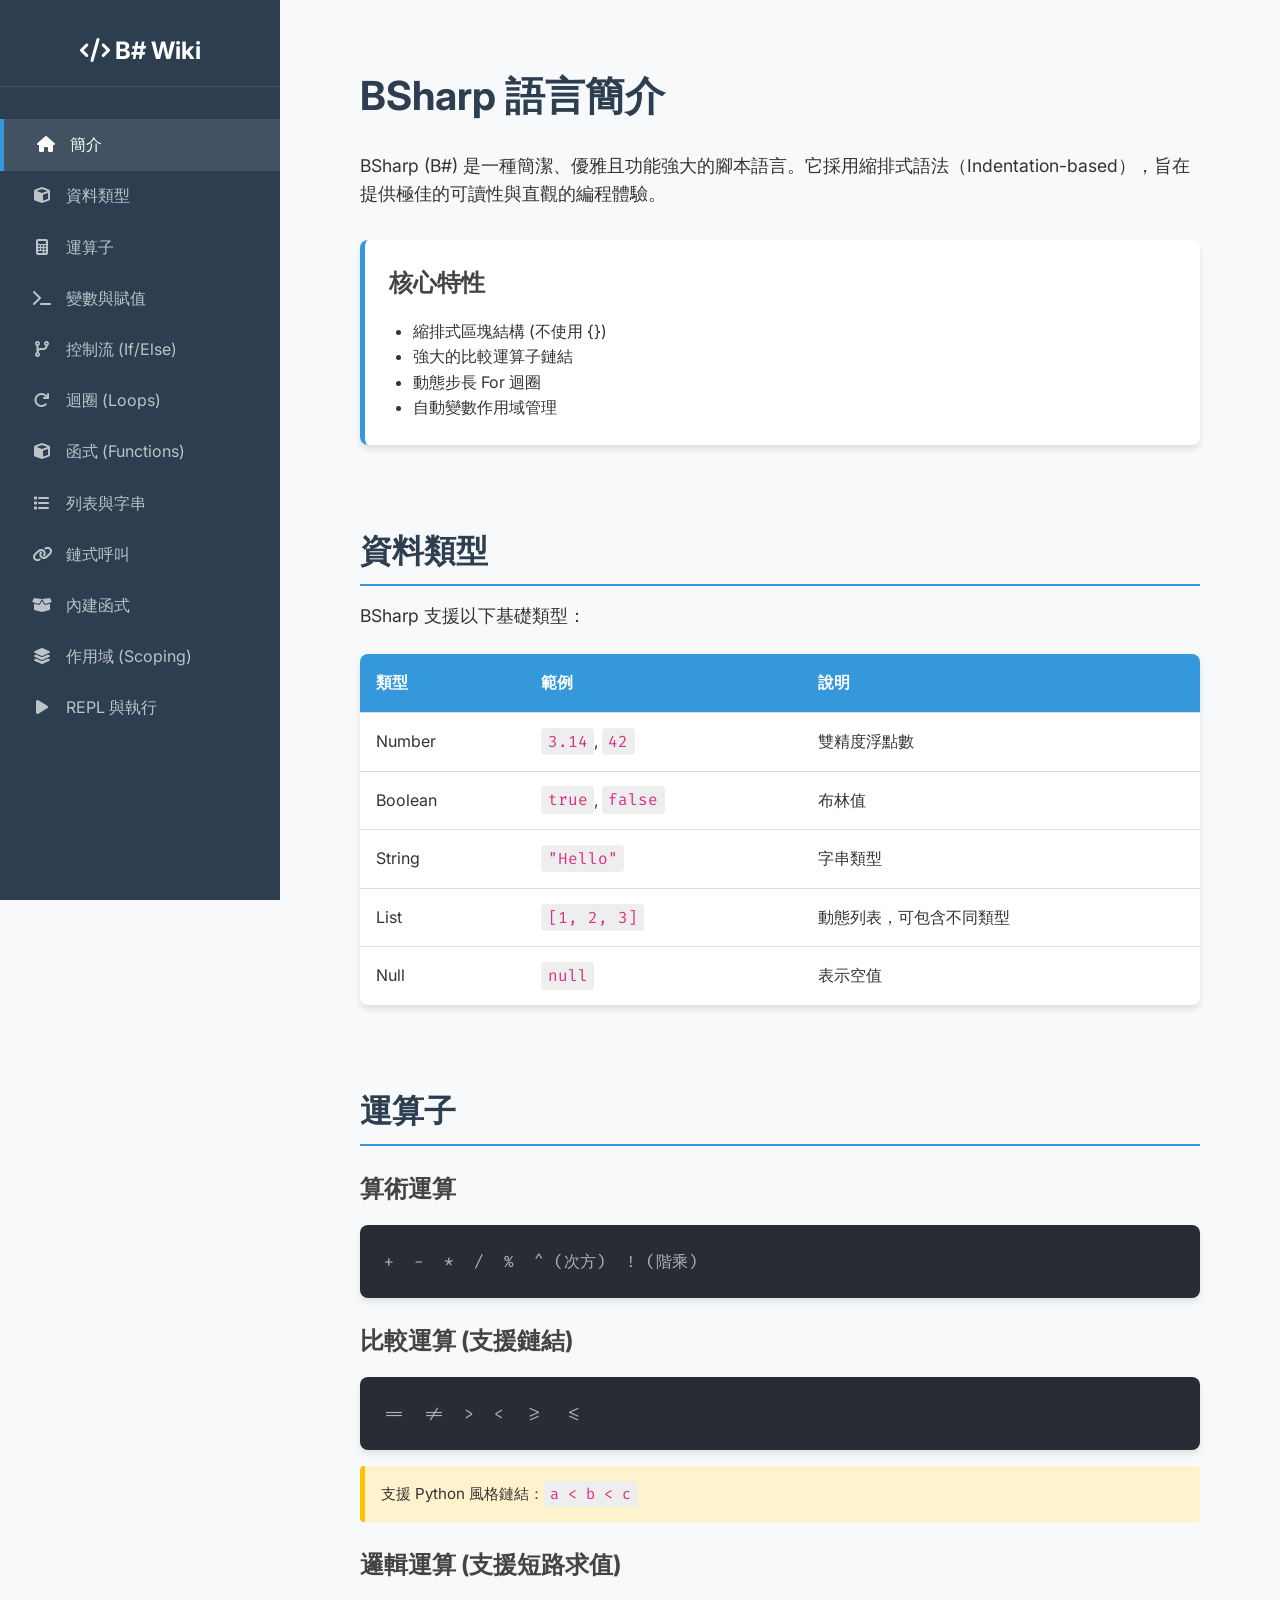
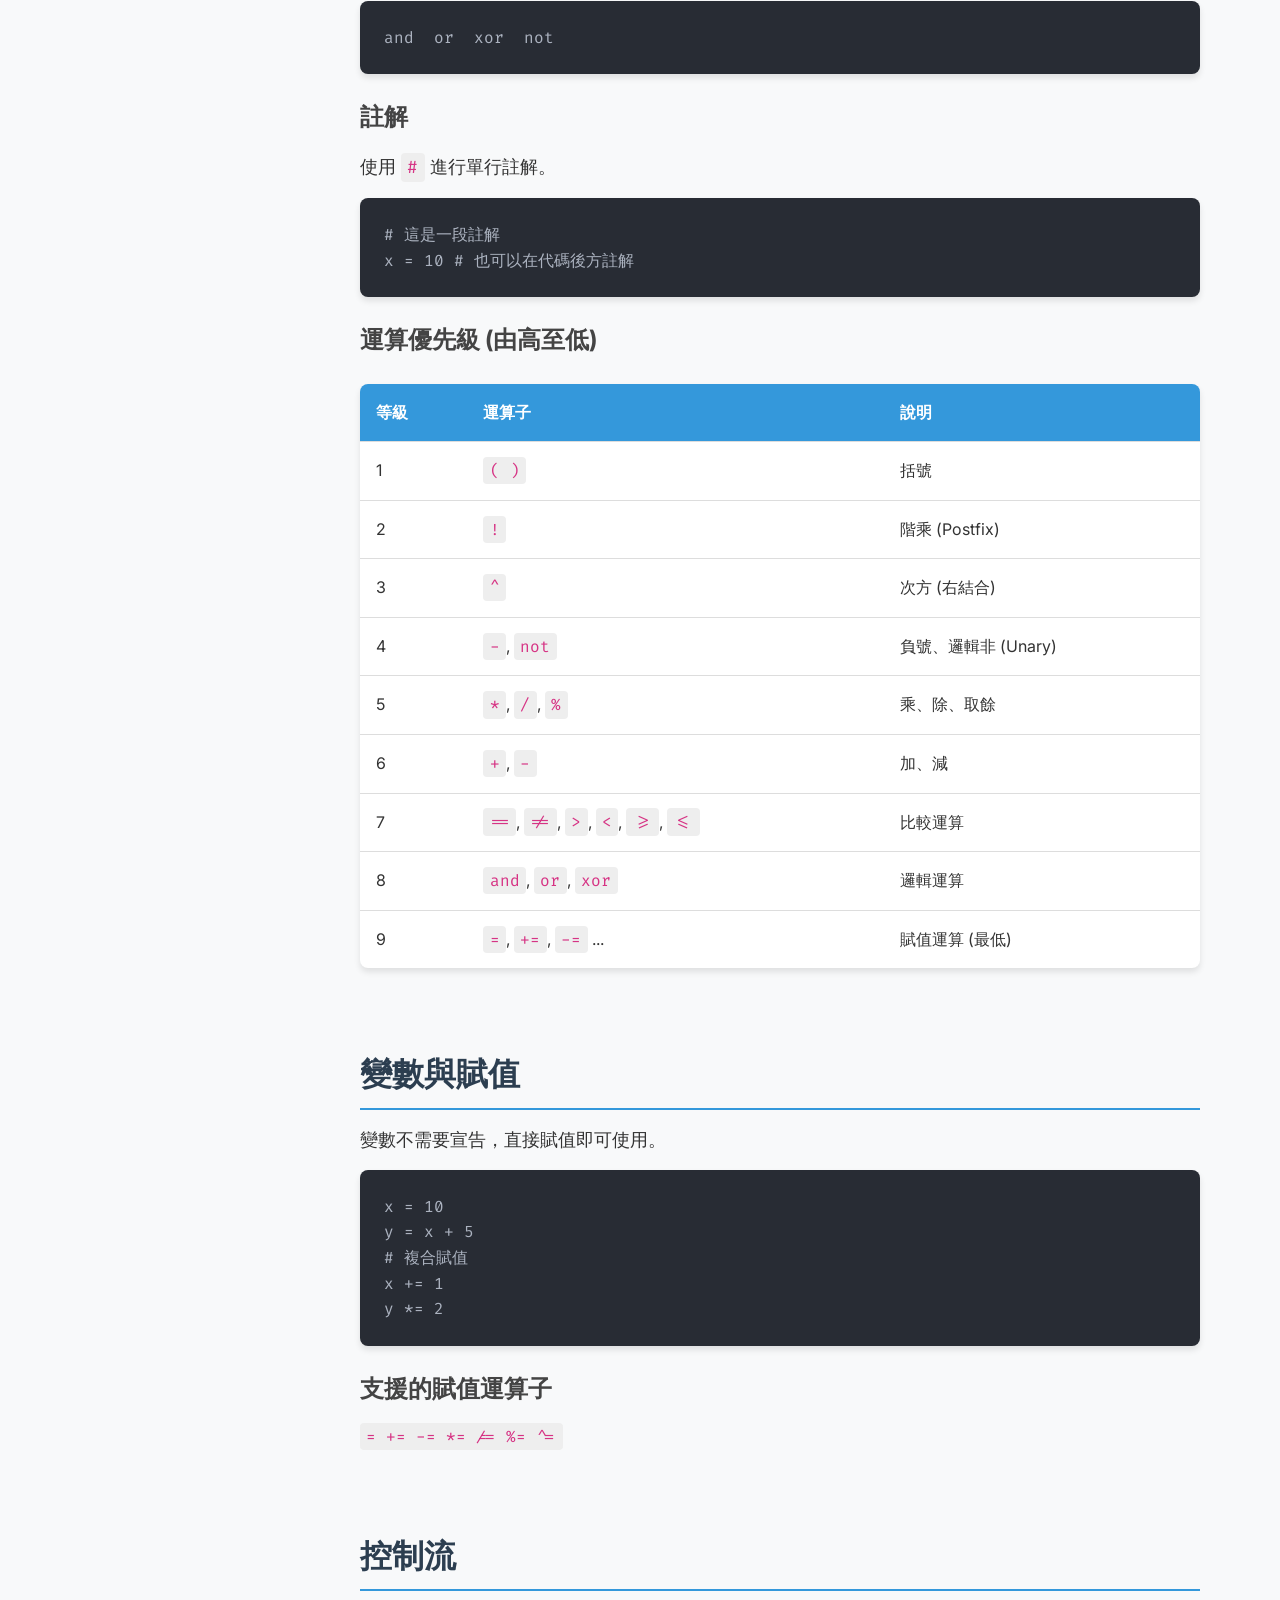
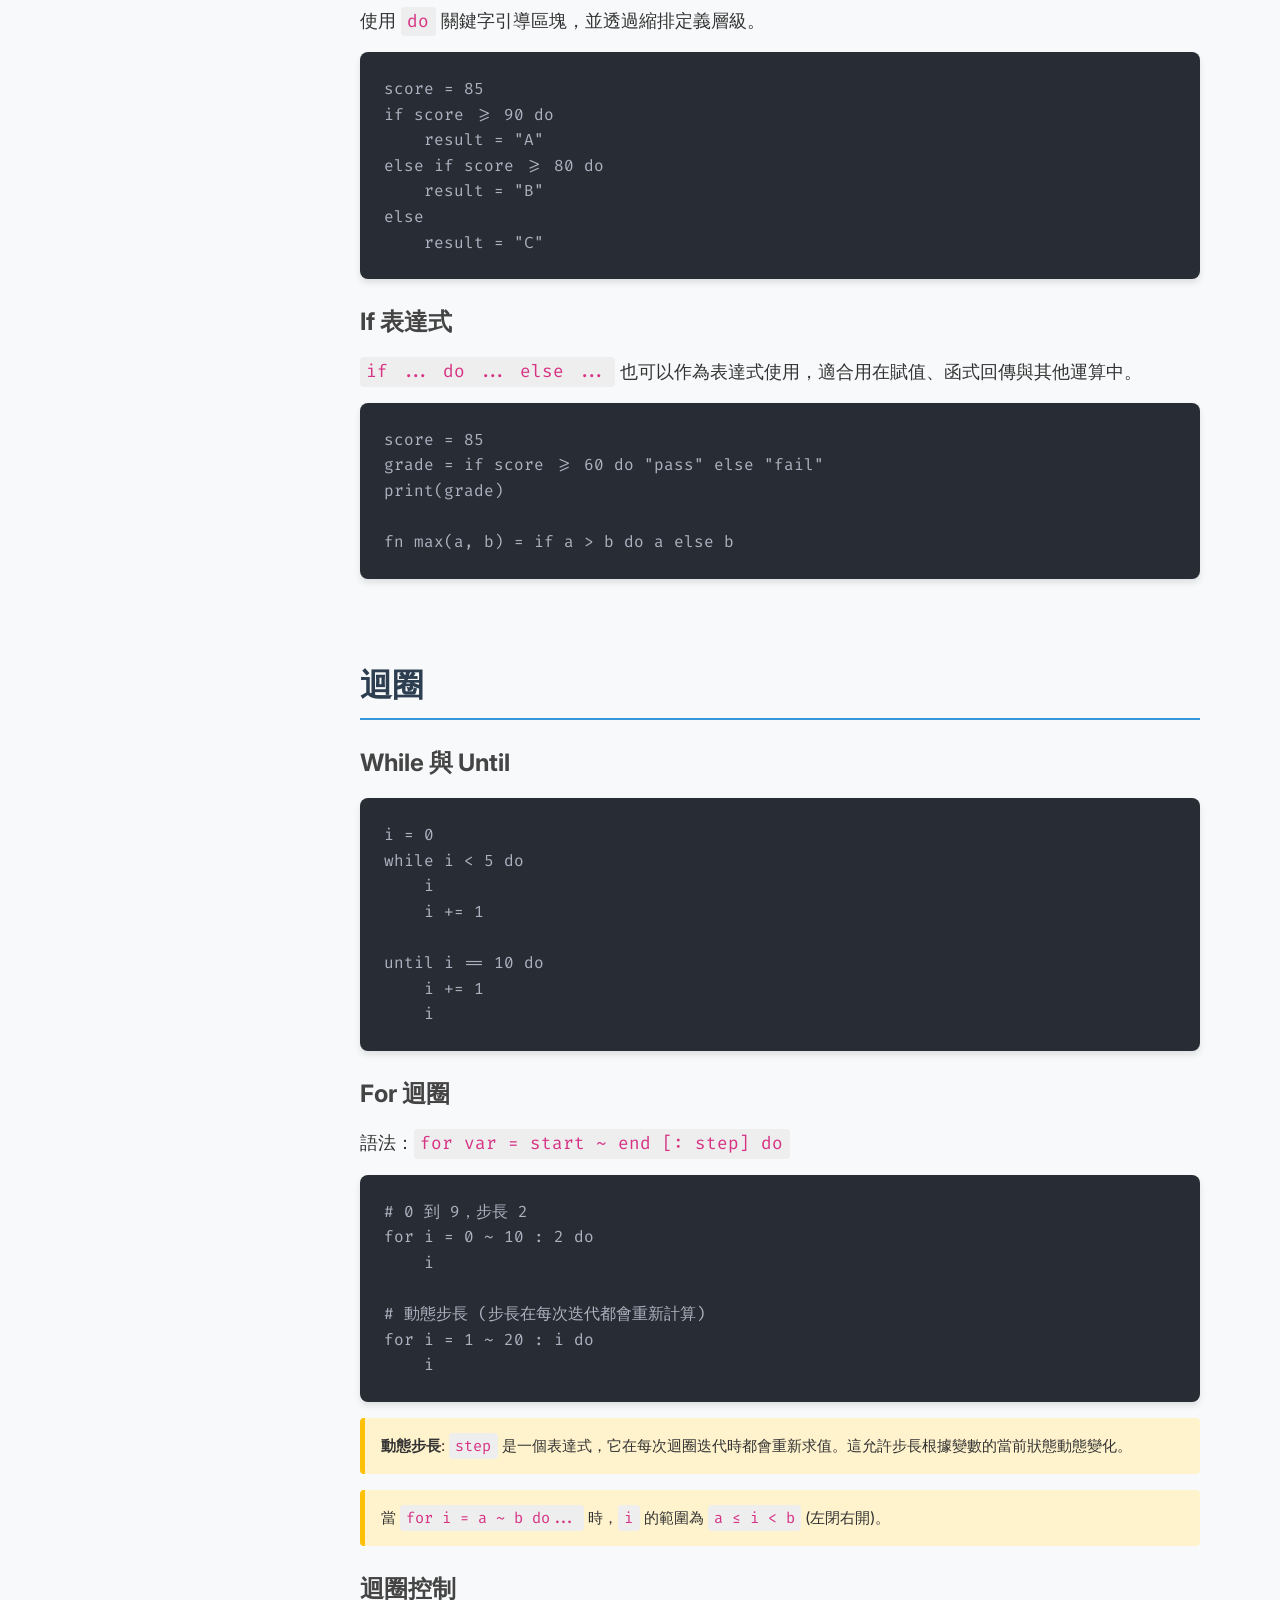
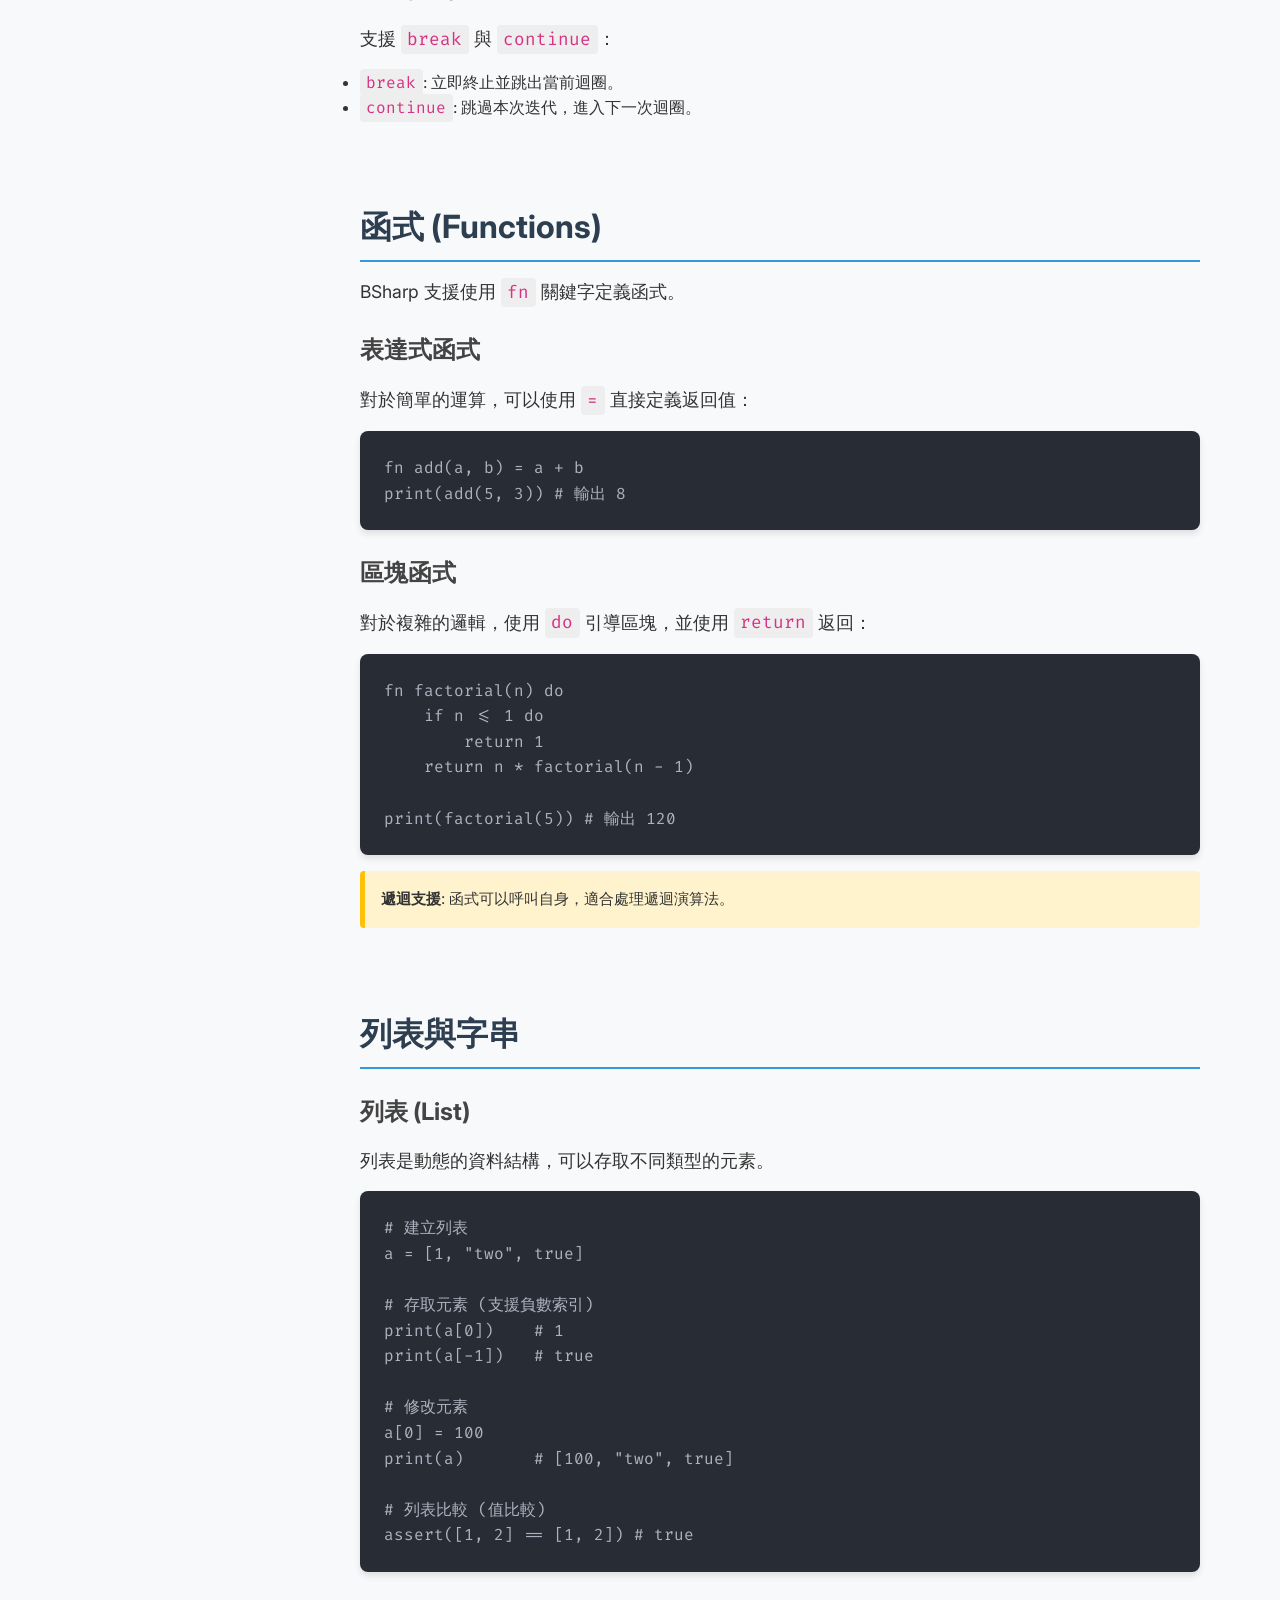
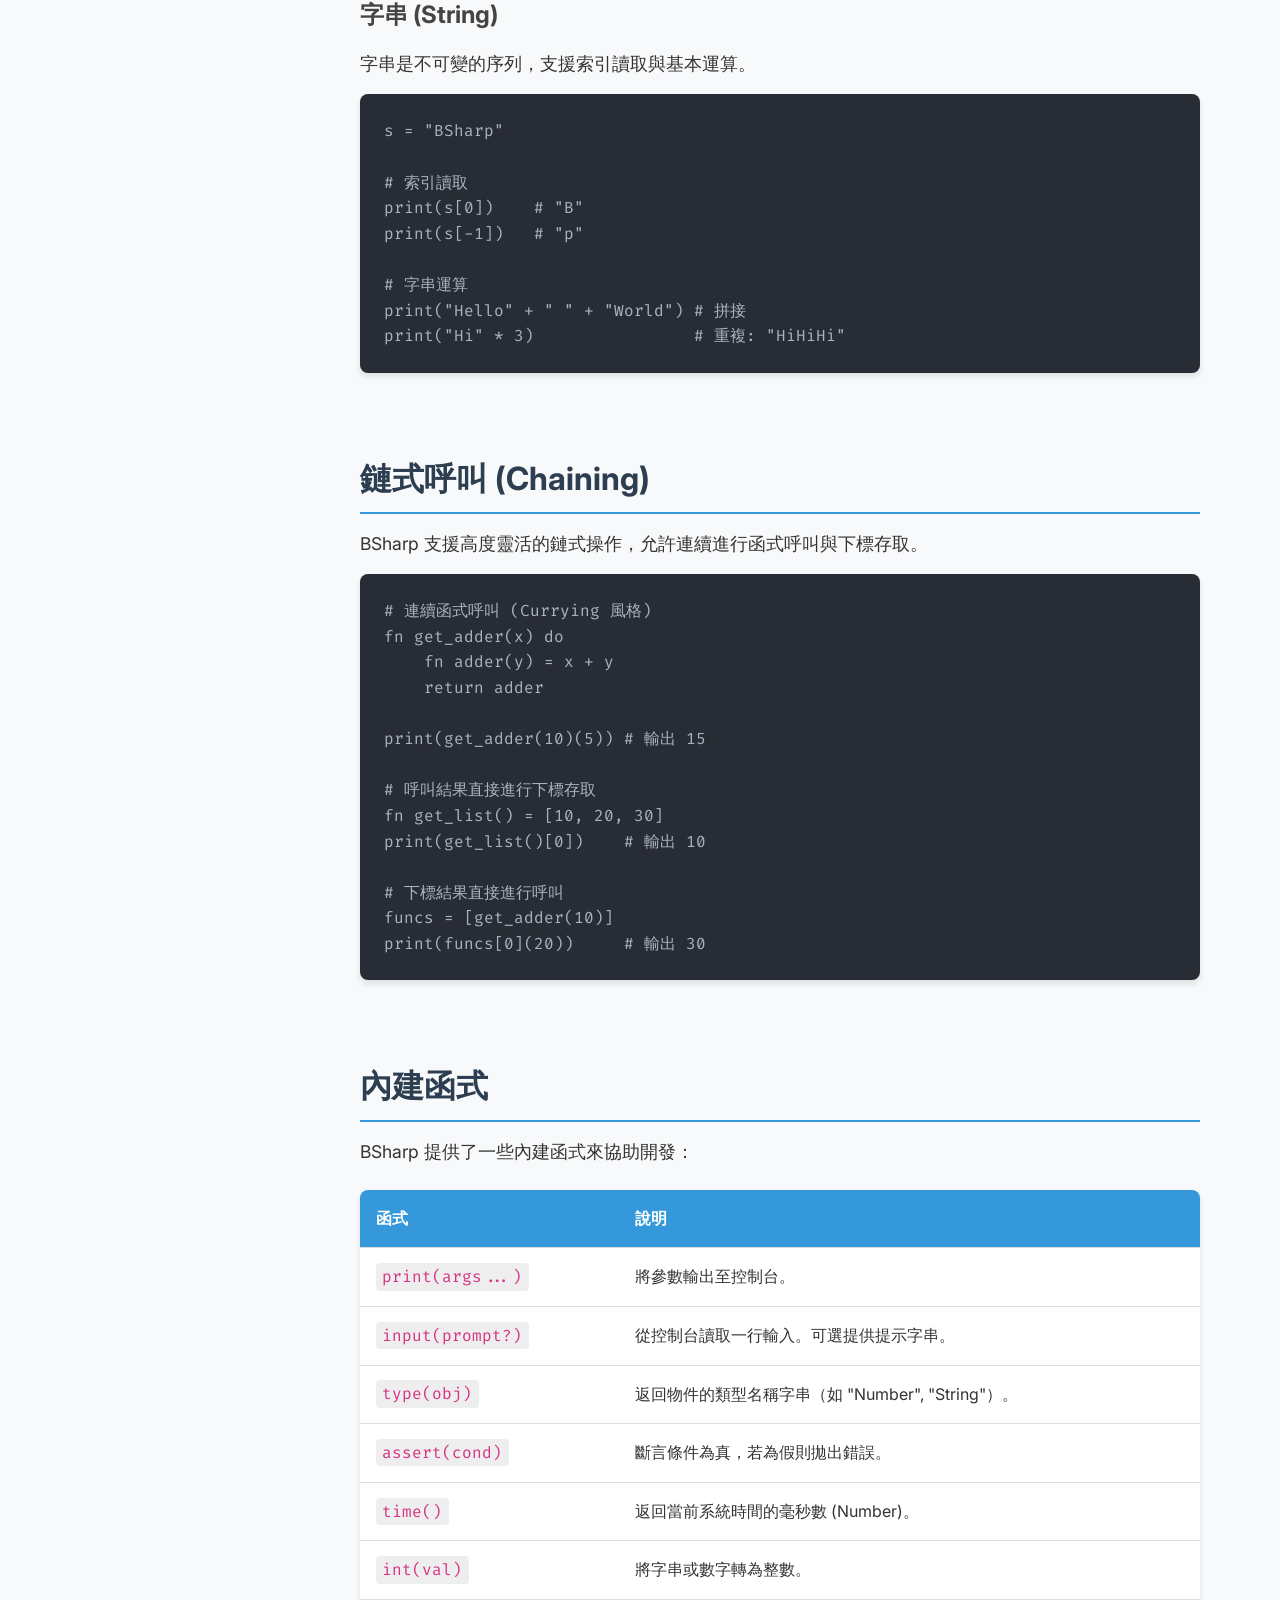
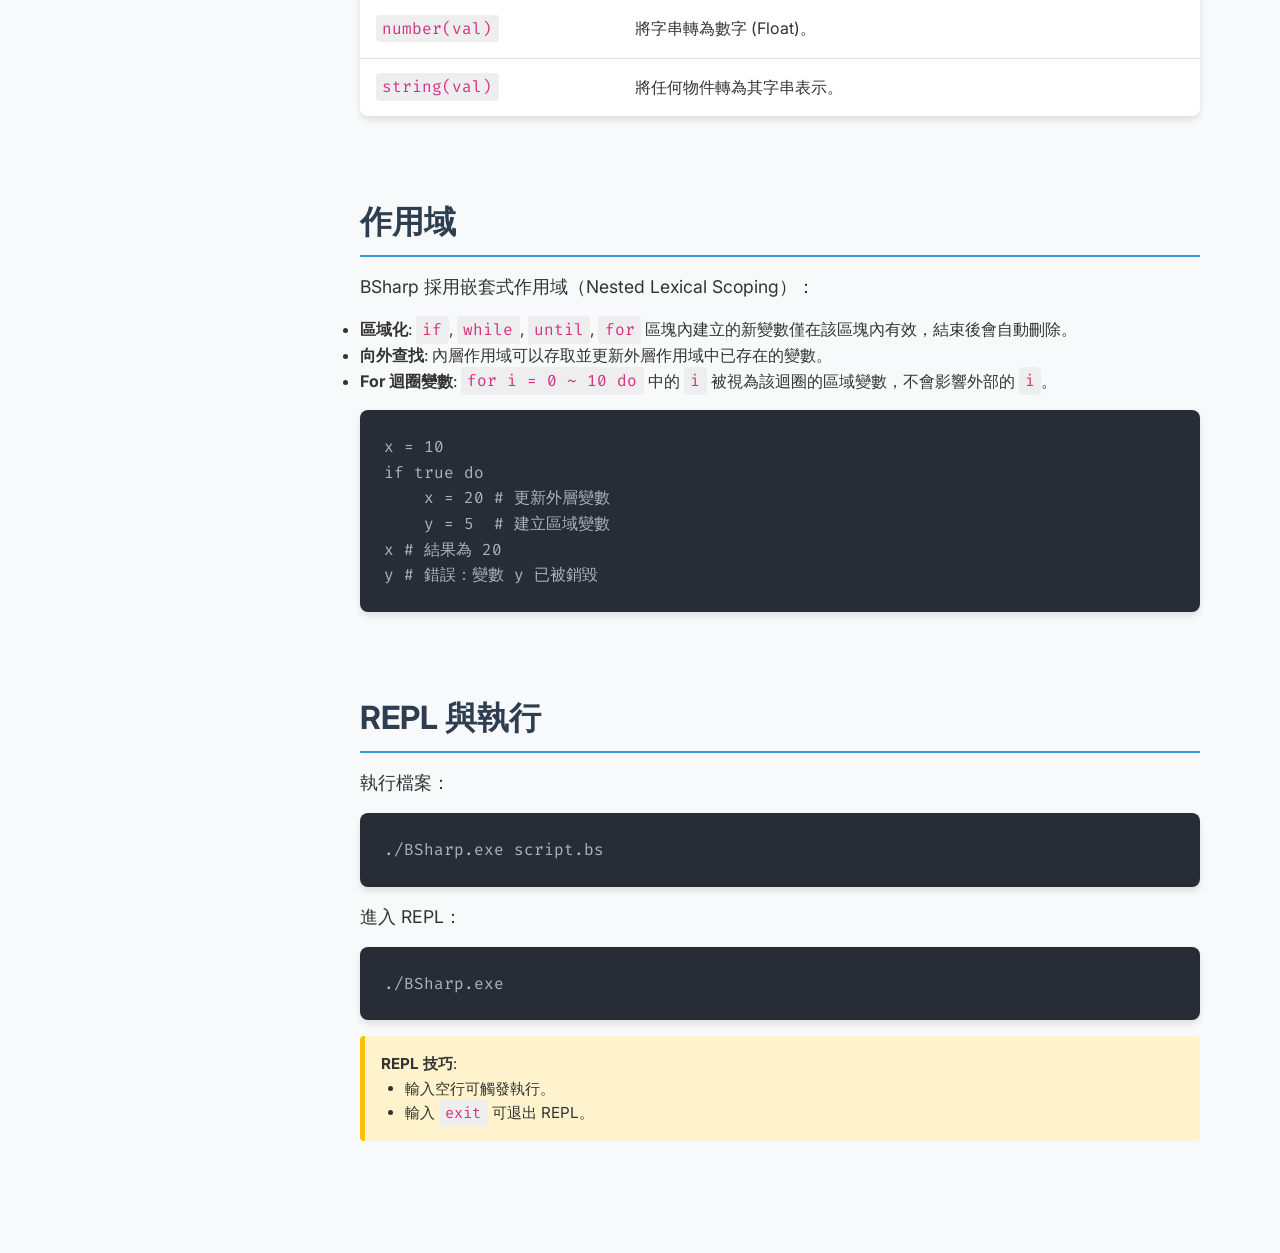
==== commit 05ba9994: "feat: add if expressions and runtime smoke tests" ====
--- a/wiki/index.html
+++ b/wiki/index.html
@@ -262,6 +262,16 @@
     result = "B"
 else
     result = "C"</code></pre>
+                    <h3>If 表達式</h3>
+                    <p>
+                        <code>if ... do ... else ...</code>
+                        也可以作為表達式使用，適合用在賦值、函式回傳與其他運算中。
+                    </p>
+                    <pre><code class="language-bsharp">score = 85
+grade = if score >= 60 do "pass" else "fail"
+print(grade)
+
+fn max(a, b) = if a > b do a else b</code></pre>
                 </section>
 
                 <section id="loops">
@@ -481,11 +491,6 @@
                         <strong>REPL 技巧</strong>:
                         <ul>
                             <li>輸入空行可觸發執行。</li>
-                            <li>
-                                REPL
-                                會自動顯示最後一個表達式的計算結果，因此在測試時不一定需要使用
-                                <code>print</code>。
-                            </li>
                             <li>輸入 <code>exit</code> 可退出 REPL。</li>
                         </ul>
                     </div>
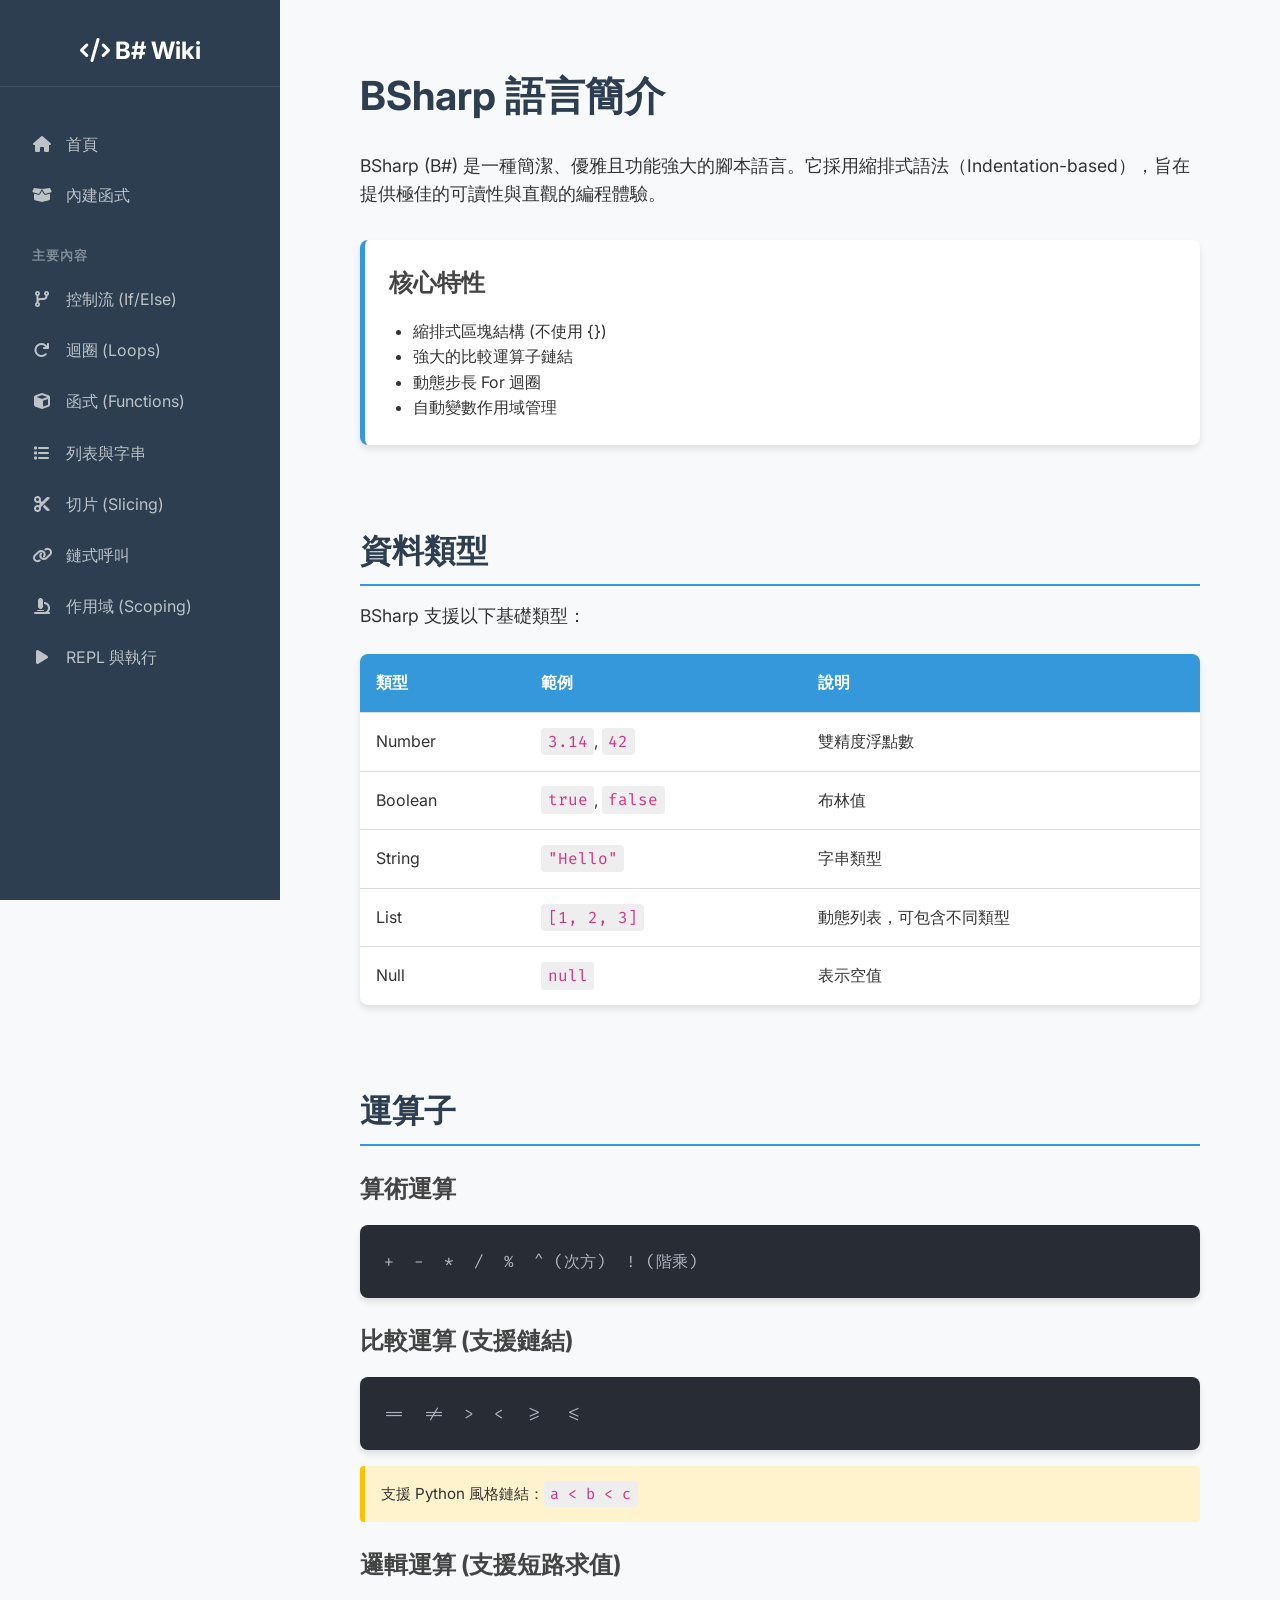
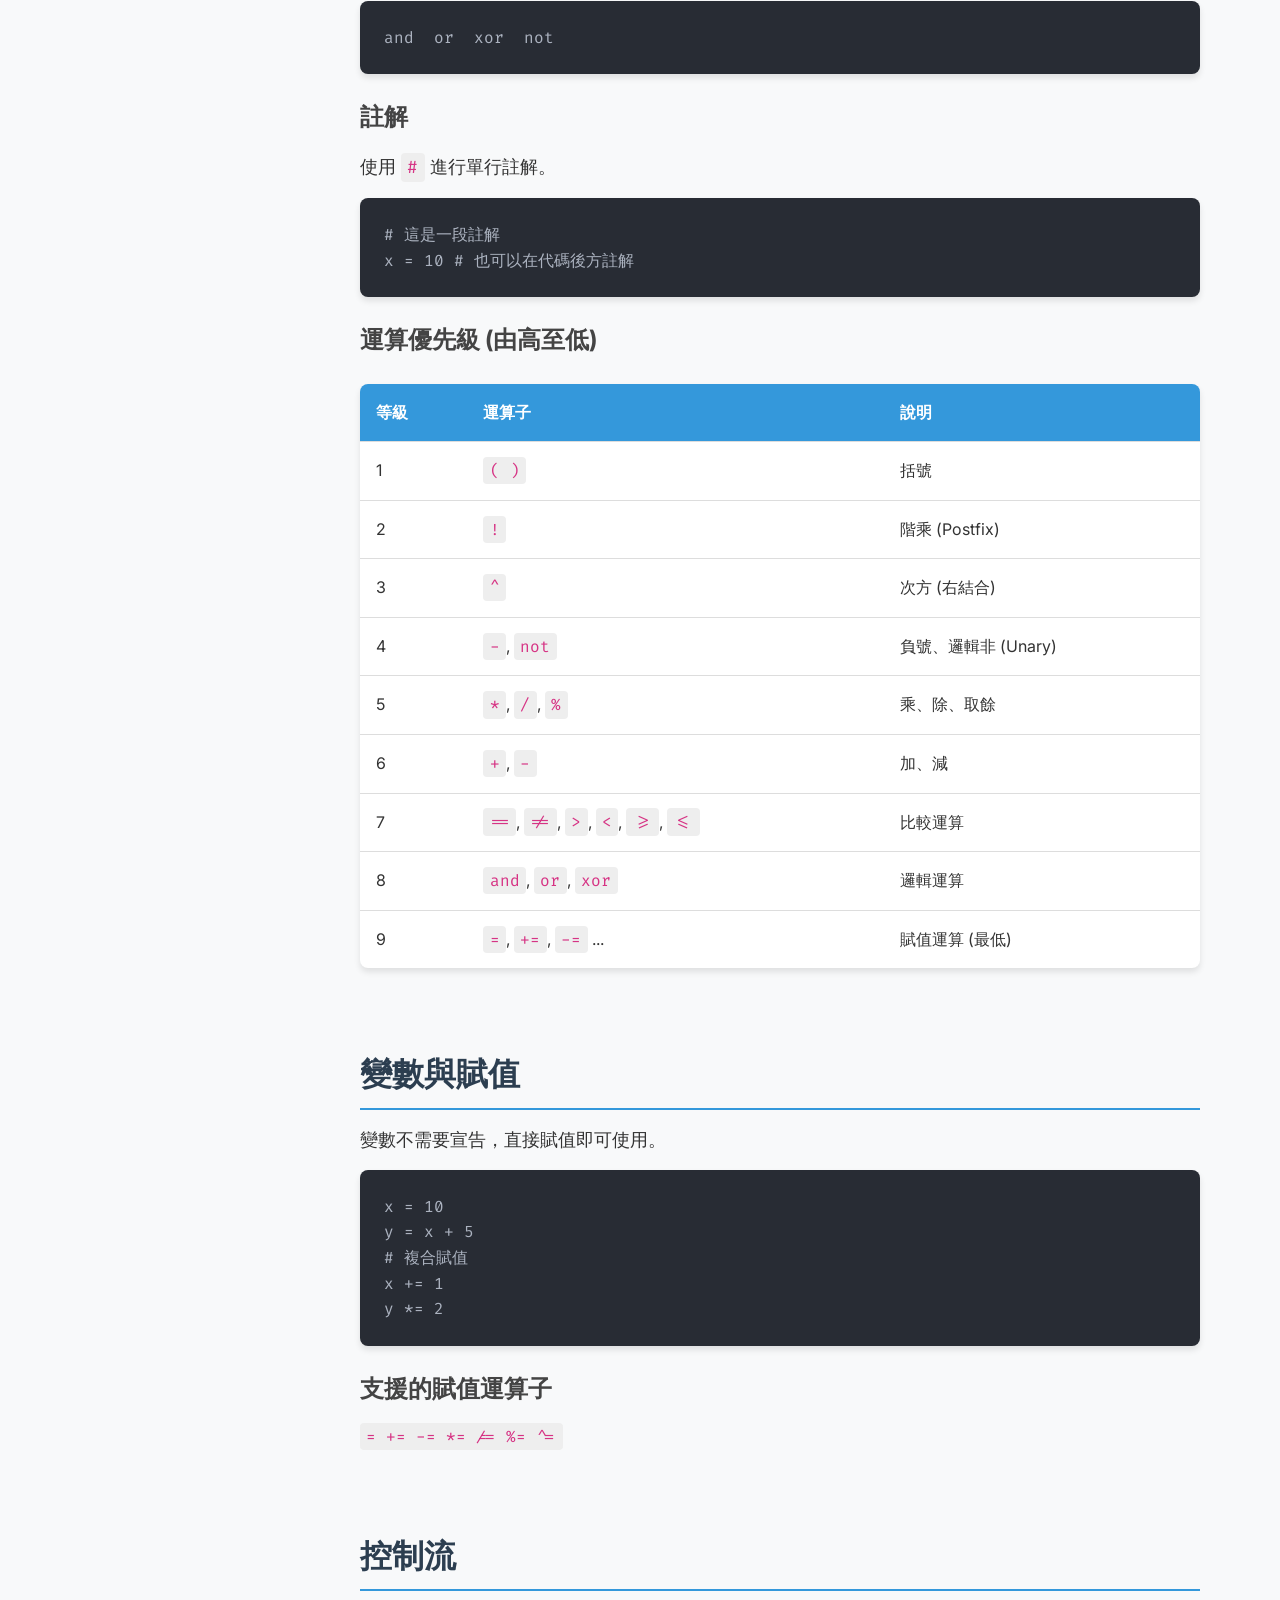
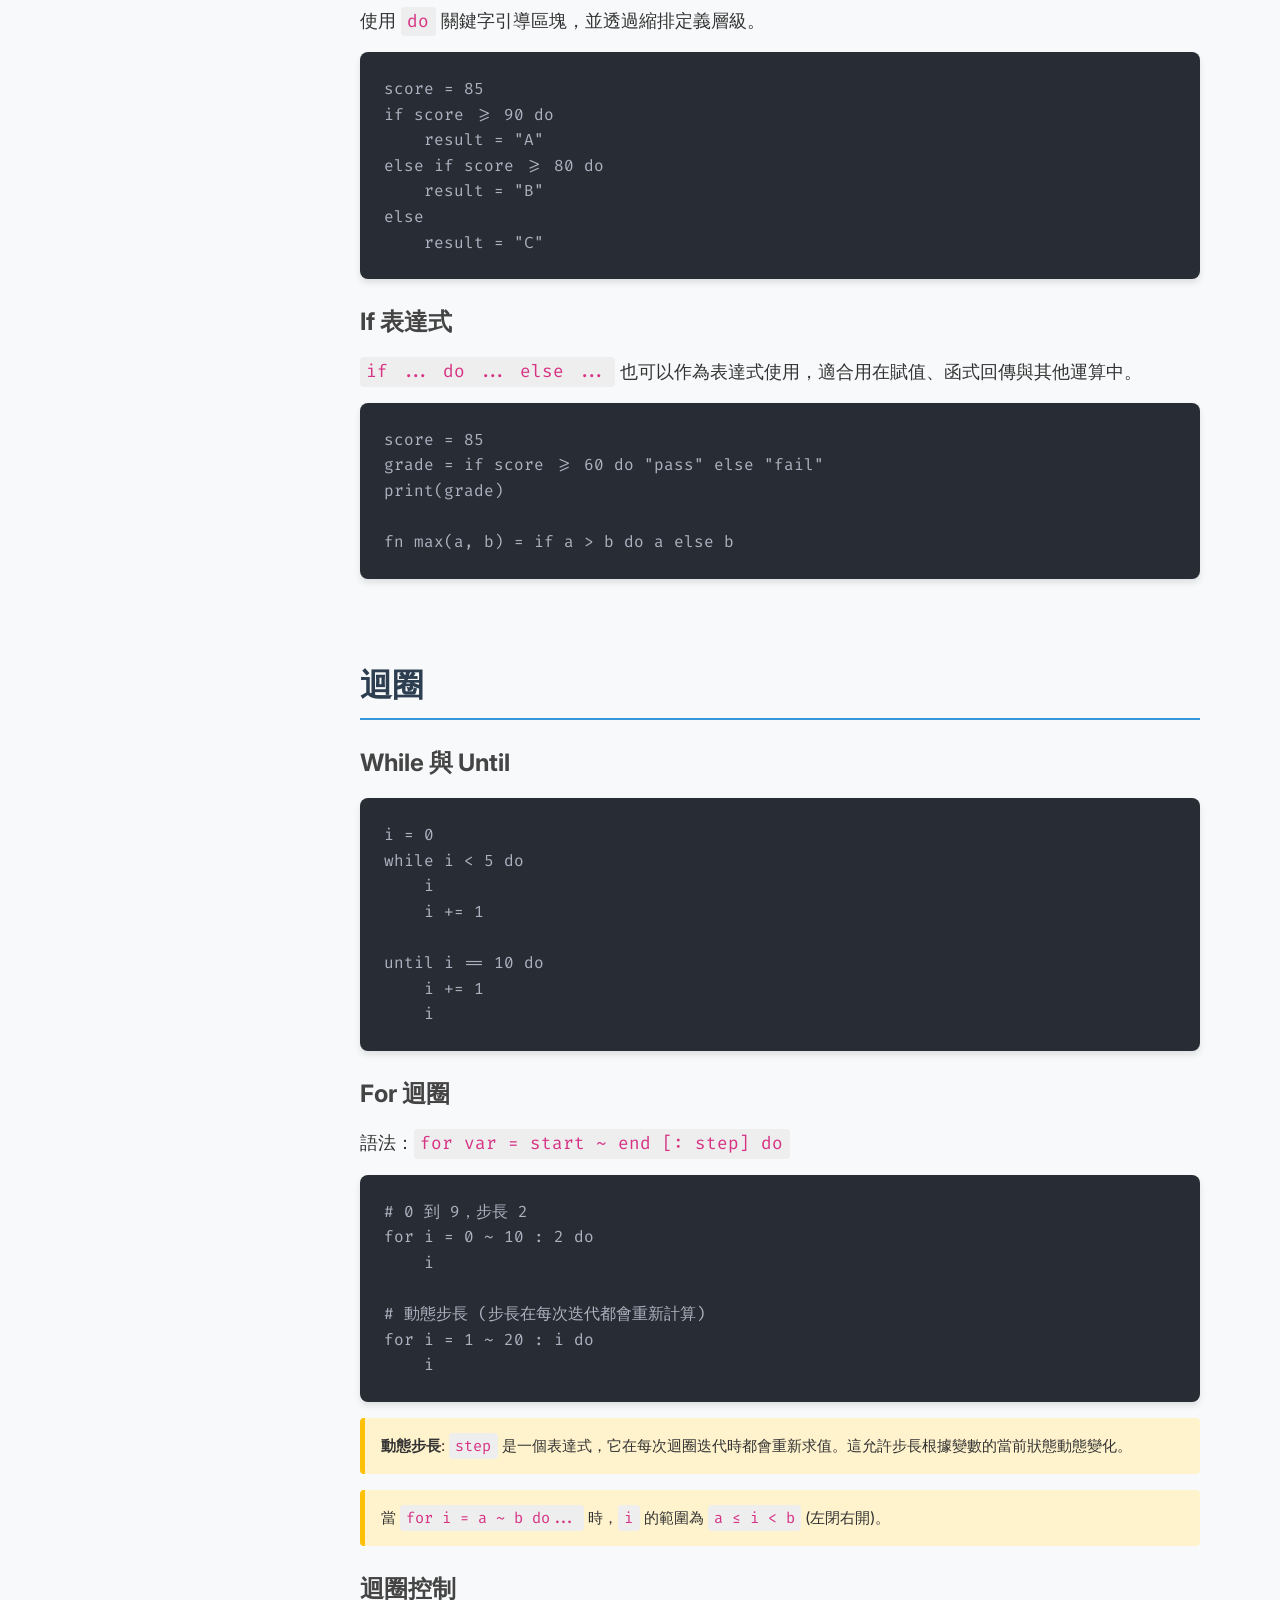
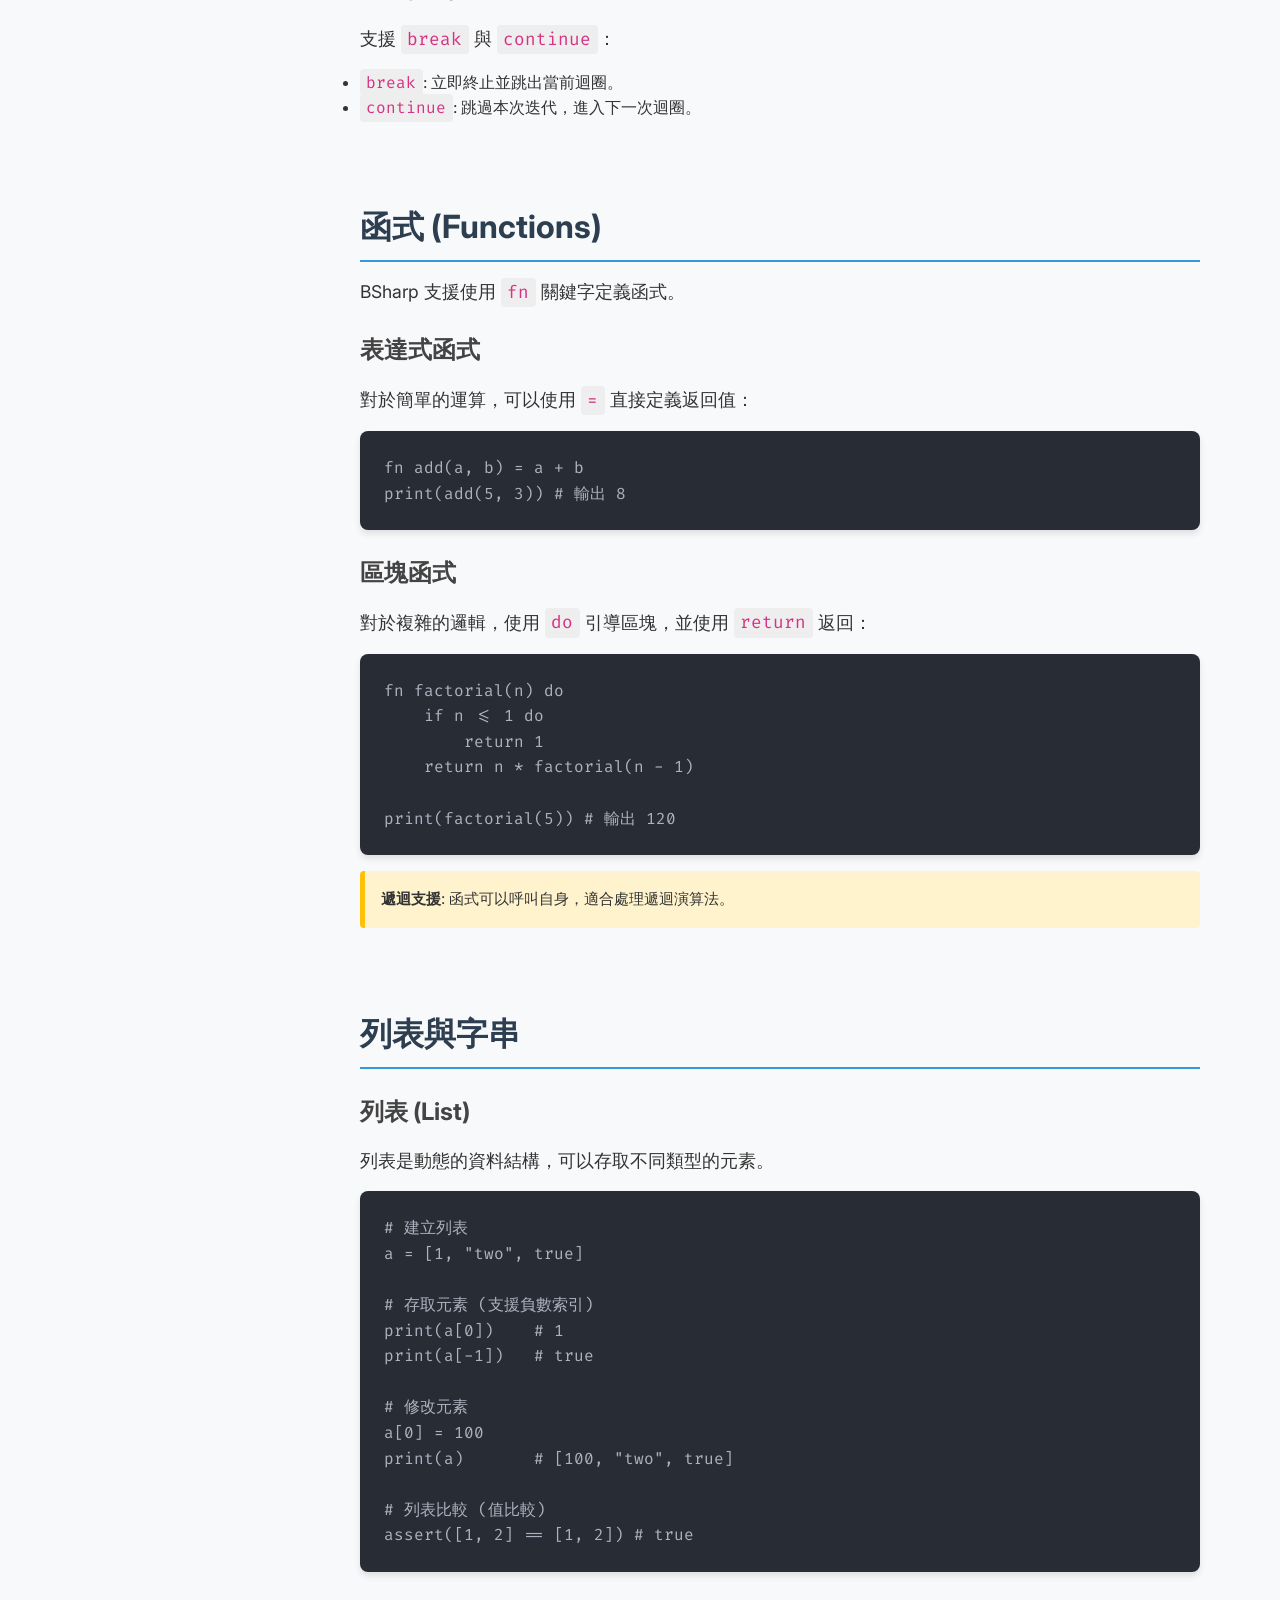
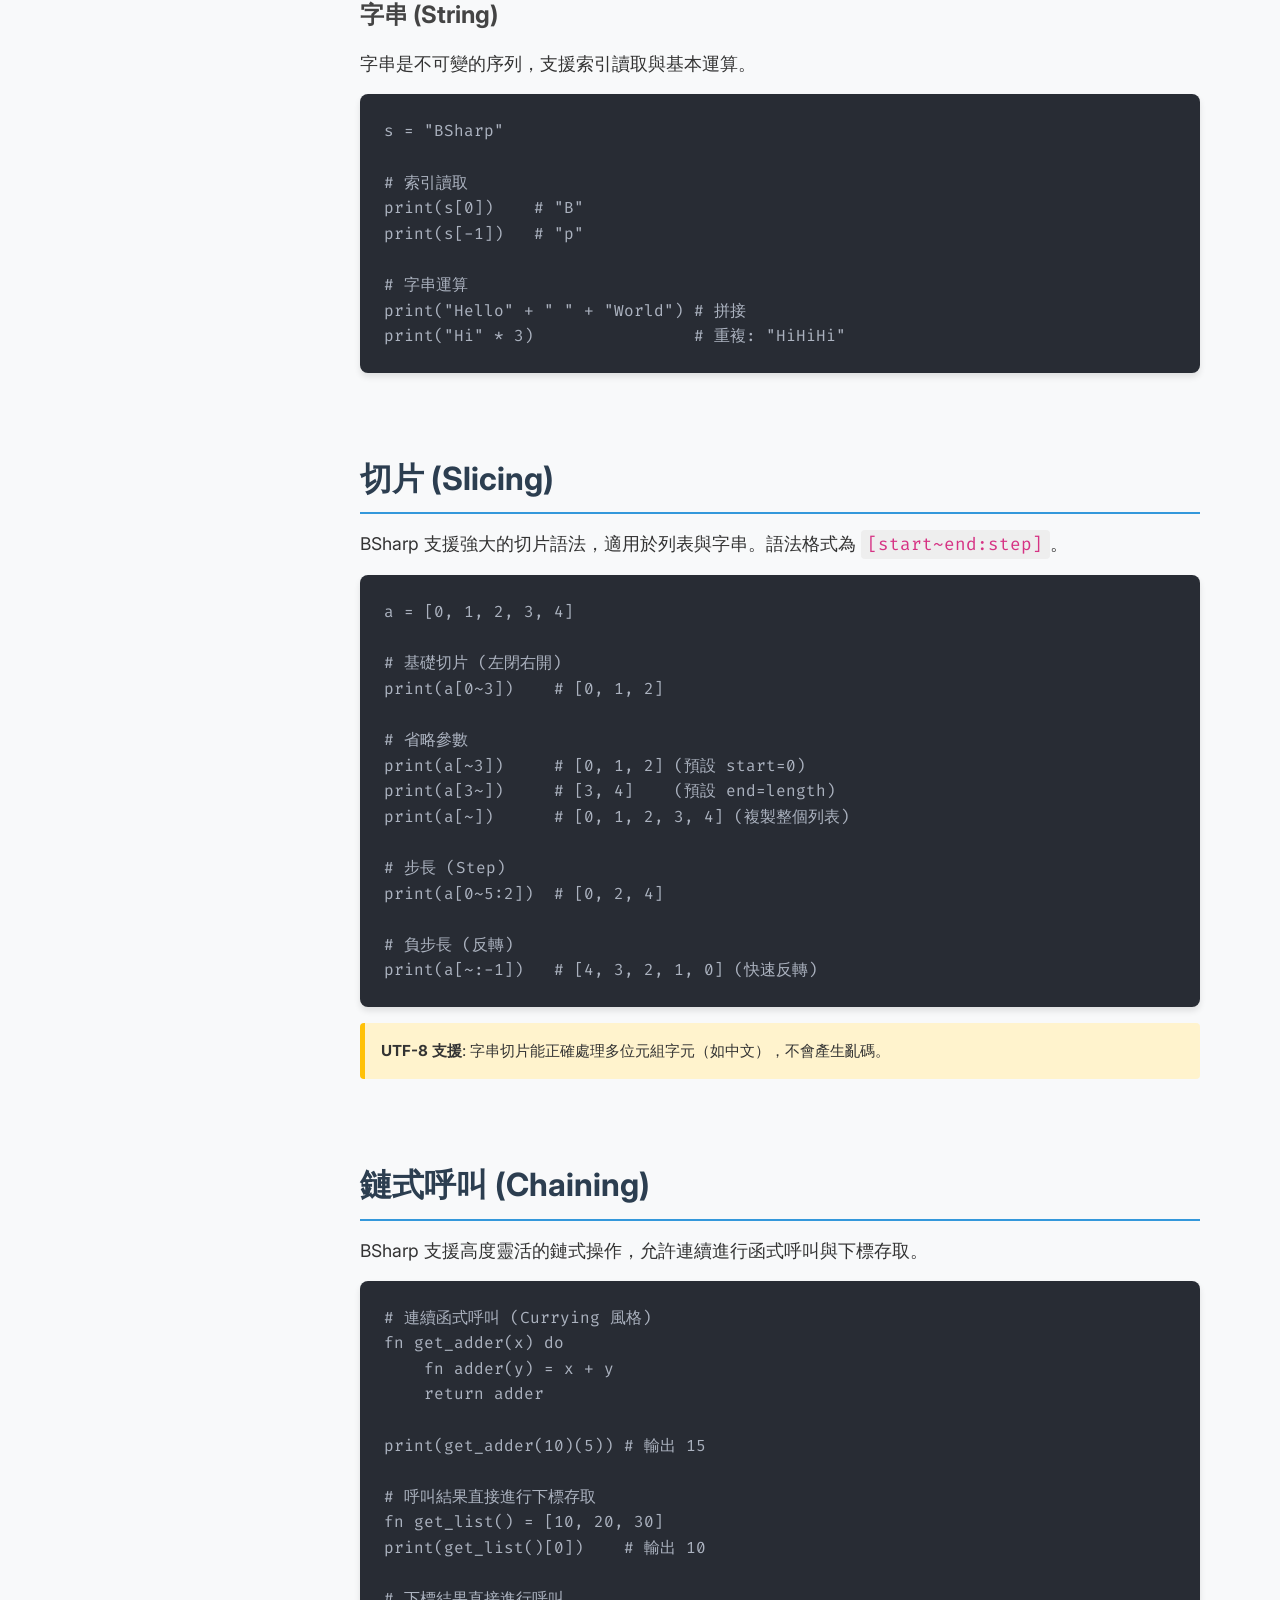
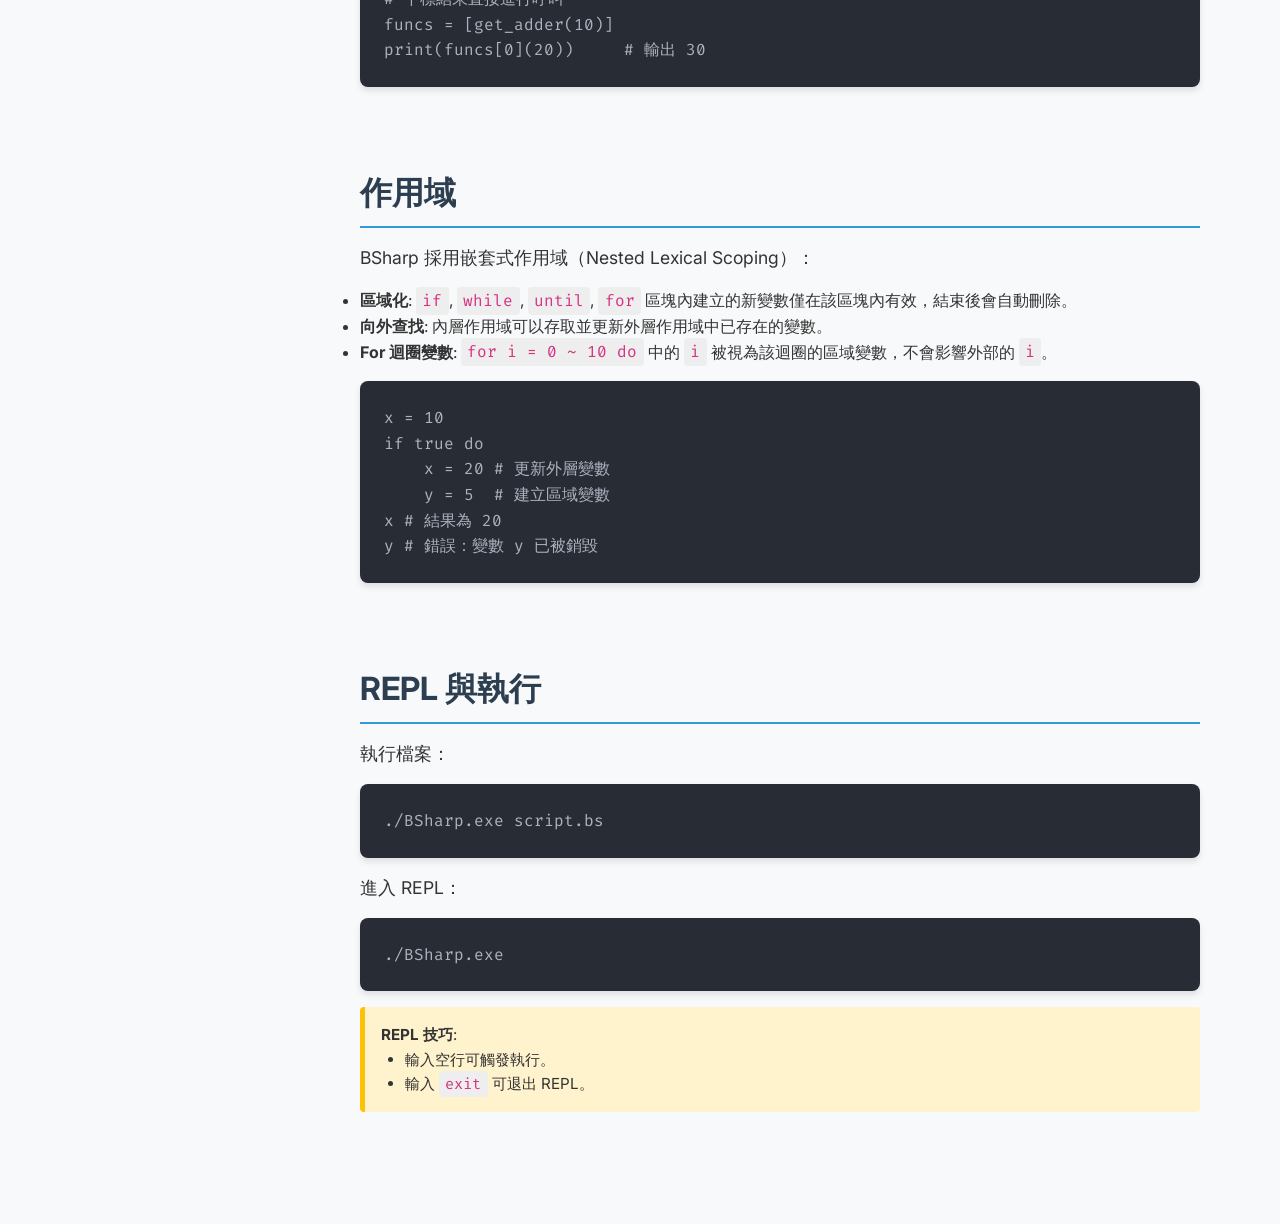
==== commit 74f57d36: "docs: sync builtins wiki with actual implementation in builtins.h" ====
--- a/wiki/index.html
+++ b/wiki/index.html
@@ -23,25 +23,18 @@
                 <nav>
                     <ul>
                         <li>
-                            <a href="#intro"
-                                ><i class="fas fa-home"></i> 簡介</a
-                            >
-                        </li>
-                        <li>
-                            <a href="#data-types"
-                                ><i class="fas fa-cube"></i> 資料類型</a
-                            >
-                        </li>
-                        <li>
-                            <a href="#operators"
-                                ><i class="fas fa-calculator"></i> 運算子</a
-                            >
-                        </li>
-                        <li>
-                            <a href="#variables"
-                                ><i class="fas fa-terminal"></i> 變數與賦值</a
-                            >
-                        </li>
+                            <a href="index.html" class="active"
+                                ><i class="fas fa-home"></i> 首頁</a
+                            >
+                        </li>
+                        <li>
+                            <a href="builtins.html"
+                                ><i class="fas fa-box-open"></i> 內建函式</a
+                            >
+                        </li>
+                    </ul>
+                    <div class="sidebar-section">主要內容</div>
+                    <ul>
                         <li>
                             <a href="#control-flow"
                                 ><i class="fas fa-code-branch"></i> 控制流
@@ -64,18 +57,19 @@
                             >
                         </li>
                         <li>
+                            <a href="#slicing"
+                                ><i class="fas fa-scissors"></i> 切片
+                                (Slicing)</a
+                            >
+                        </li>
+                        <li>
                             <a href="#chaining"
                                 ><i class="fas fa-link"></i> 鏈式呼叫</a
                             >
                         </li>
                         <li>
-                            <a href="#builtins"
-                                ><i class="fas fa-box-open"></i> 內建函式</a
-                            >
-                        </li>
-                        <li>
                             <a href="#scoping"
-                                ><i class="fas fa-layer-group"></i> 作用域
+                                ><i class="fas fa-microscope"></i> 作用域
                                 (Scoping)</a
                             >
                         </li>
@@ -377,6 +371,34 @@
 print("Hi" * 3)                # 重複: "HiHiHi"</code></pre>
                 </section>
 
+                <section id="slicing">
+                    <h2>切片 (Slicing)</h2>
+                    <p>
+                        BSharp 支援強大的切片語法，適用於列表與字串。語法格式為
+                        <code>[start~end:step]</code>。
+                    </p>
+                    <pre><code class="language-bsharp">a = [0, 1, 2, 3, 4]
+
+# 基礎切片 (左閉右開)
+print(a[0~3])    # [0, 1, 2]
+
+# 省略參數
+print(a[~3])     # [0, 1, 2] (預設 start=0)
+print(a[3~])     # [3, 4]    (預設 end=length)
+print(a[~])      # [0, 1, 2, 3, 4] (複製整個列表)
+
+# 步長 (Step)
+print(a[0~5:2])  # [0, 2, 4]
+
+# 負步長 (反轉)
+print(a[~:-1])   # [4, 3, 2, 1, 0] (快速反轉)</code></pre>
+
+                    <div class="note">
+                        <strong>UTF-8 支援</strong>:
+                        字串切片能正確處理多位元組字元（如中文），不會產生亂碼。
+                    </div>
+                </section>
+
                 <section id="chaining">
                     <h2>鏈式呼叫 (Chaining)</h2>
                     <p>
@@ -397,58 +419,6 @@
 # 下標結果直接進行呼叫
 funcs = [get_adder(10)]
 print(funcs[0](20))     # 輸出 30</code></pre>
-                </section>
-
-                <section id="builtins">
-                    <h2>內建函式</h2>
-                    <p>BSharp 提供了一些內建函式來協助開發：</p>
-                    <table>
-                        <thead>
-                            <tr>
-                                <th>函式</th>
-                                <th>說明</th>
-                            </tr>
-                        </thead>
-                        <tbody>
-                            <tr>
-                                <td><code>print(args...)</code></td>
-                                <td>將參數輸出至控制台。</td>
-                            </tr>
-                            <tr>
-                                <td><code>input(prompt?)</code></td>
-                                <td>
-                                    從控制台讀取一行輸入。可選提供提示字串。
-                                </td>
-                            </tr>
-                            <tr>
-                                <td><code>type(obj)</code></td>
-                                <td>
-                                    返回物件的類型名稱字串（如 "Number",
-                                    "String"）。
-                                </td>
-                            </tr>
-                            <tr>
-                                <td><code>assert(cond)</code></td>
-                                <td>斷言條件為真，若為假則拋出錯誤。</td>
-                            </tr>
-                            <tr>
-                                <td><code>time()</code></td>
-                                <td>返回當前系統時間的毫秒數 (Number)。</td>
-                            </tr>
-                            <tr>
-                                <td><code>int(val)</code></td>
-                                <td>將字串或數字轉為整數。</td>
-                            </tr>
-                            <tr>
-                                <td><code>number(val)</code></td>
-                                <td>將字串轉為數字 (Float)。</td>
-                            </tr>
-                            <tr>
-                                <td><code>string(val)</code></td>
-                                <td>將任何物件轉為其字串表示。</td>
-                            </tr>
-                        </tbody>
-                    </table>
                 </section>
 
                 <section id="scoping">
--- a/wiki/style.css
+++ b/wiki/style.css
@@ -68,6 +68,15 @@
     text-align: center;
 }
 
+.sidebar-section {
+    padding: 1.5rem 2rem 0.5rem;
+    font-size: 0.8rem;
+    text-transform: uppercase;
+    letter-spacing: 1px;
+    color: rgba(255, 255, 255, 0.4);
+    font-weight: bold;
+}
+
 .sidebar nav ul li a:hover,
 .sidebar nav ul li a.active {
     background-color: rgba(255, 255, 255, 0.1);
